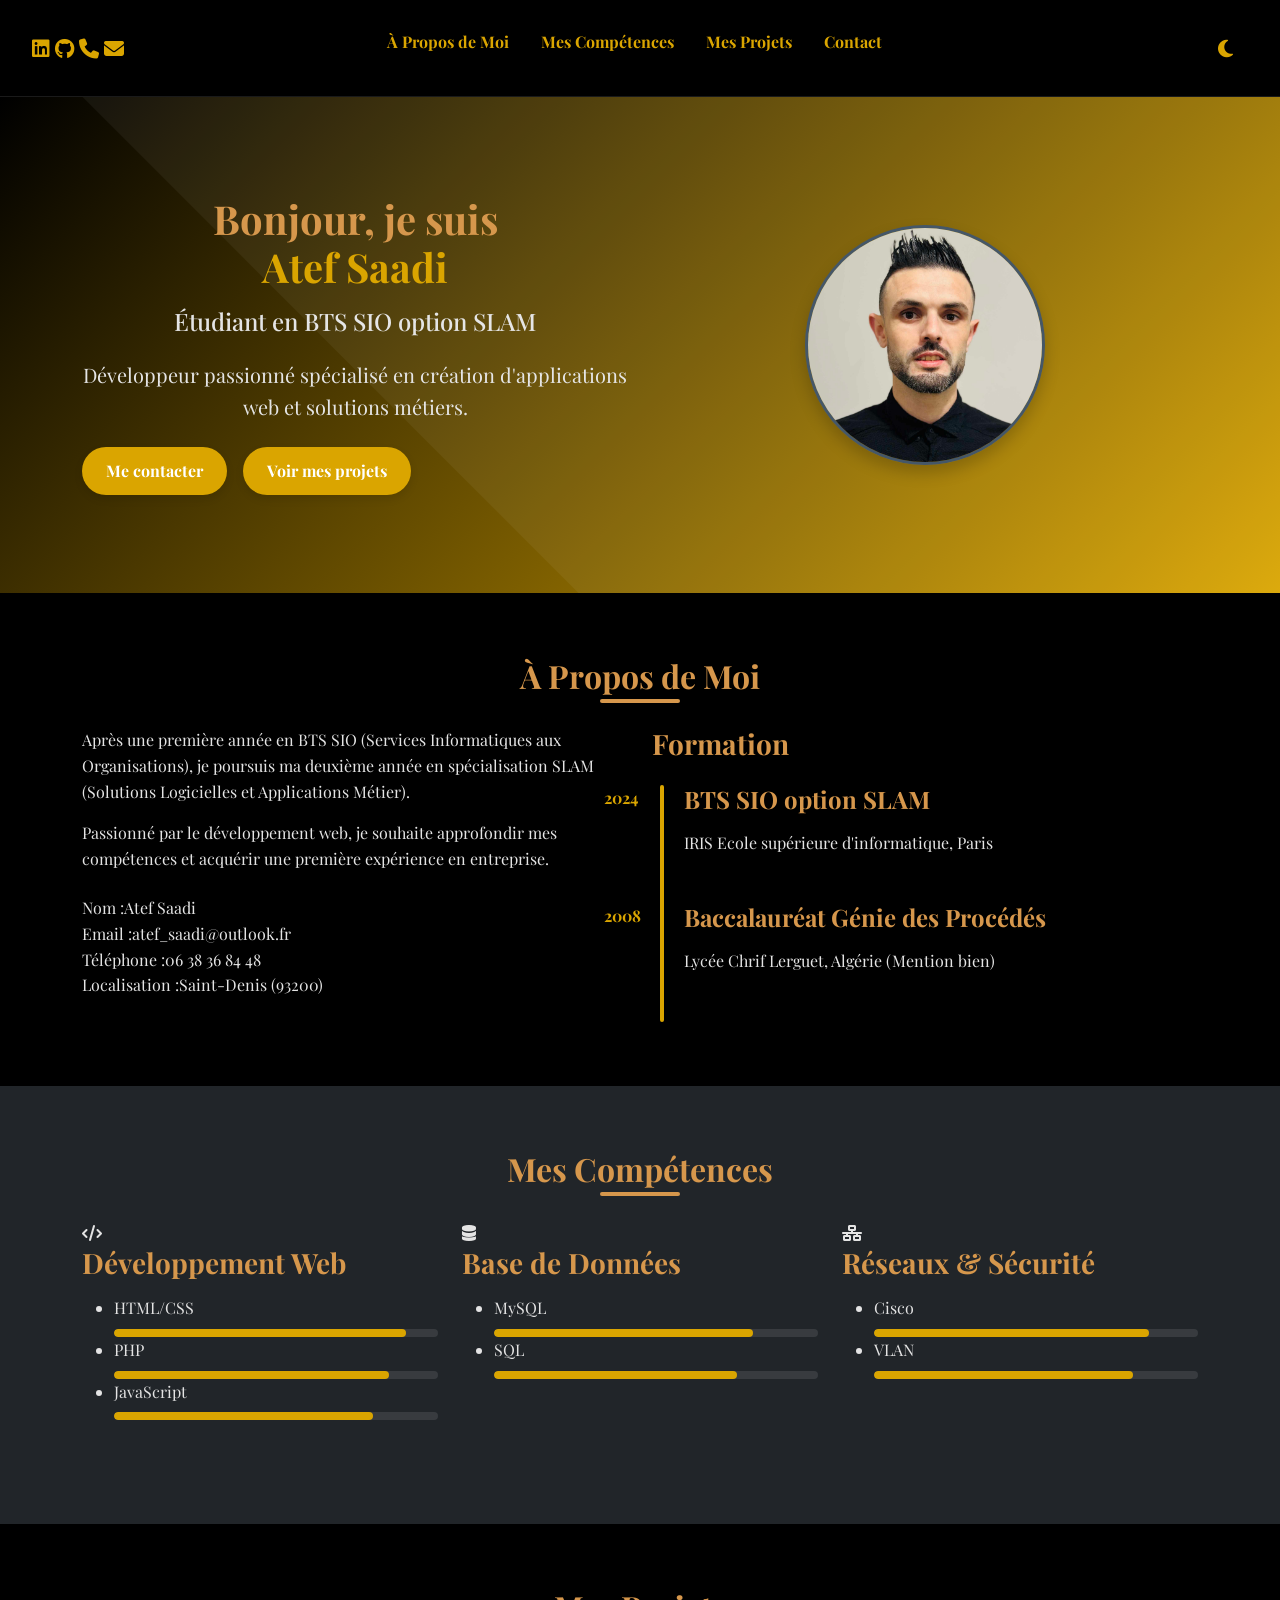
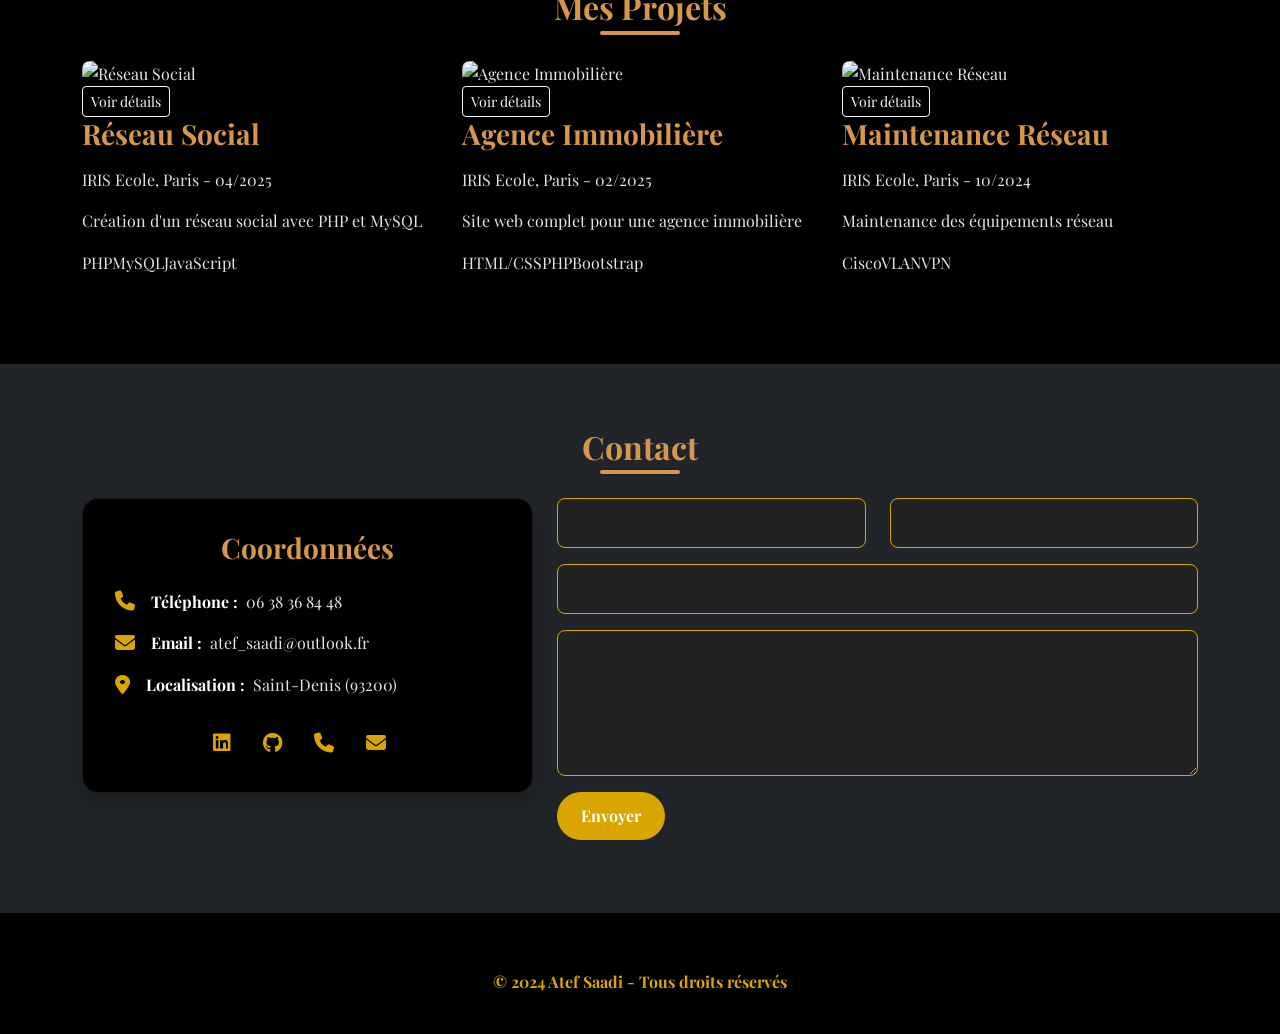
==== index.html @ 01cd2c51 "port_folio" ====
<!DOCTYPE html>
<html lang="fr">
    <head>
        <meta charset="UTF-8">
        <meta name="viewport" content="width=device-width, initial-scale=1.0">
        <title>Atef Saadi - Portfolio BTS SIO</title>
        <link
            href="https://fonts.googleapis.com/css2?family=Montserrat:wght@300;400;600;700&family=Playfair+Display:wght@400;700&display=swap"
            rel="stylesheet">
        <link
            rel="stylesheet"
            href="https://cdnjs.cloudflare.com/ajax/libs/font-awesome/6.5.0/css/all.min.css">
        <link
            href="https://cdn.jsdelivr.net/npm/bootstrap@5.3.0/dist/css/bootstrap.min.css"
            rel="stylesheet">
        <link
            rel="stylesheet"
            href="https://cdnjs.cloudflare.com/ajax/libs/flag-icon-css/4.1.0/css/flag-icons.min.css">
            <link id="theme-style" rel="stylesheet" href="styles/style.css">

        <link rel="stylesheet" href="styles/responsive.css">
        
    </head>
    <body>
        <header class="header">
            <div class="header-right">
                <a href="https://www.linkedin.com/" target="_blank">
                    <i class="fab fa-linkedin"></i>
                </a>
                <a href="https://github.com/" target="_blank">
                    <i class="fab fa-github"></i>
                </a>
                <a href="tel:+33638368448">
                    <i class="fas fa-phone"></i>
                </a>
                <a href="mailto:atef_saadi@outlook.fr">
                    <i class="fas fa-envelope"></i>
                </a>
            </div>
            <nav class="header-left">
                <ul class="navbar-links">
                    <li>
                        <a href="#about" data-translate="À Propos de Moi">À Propos de Moi</a>
                    </li>
                    <li>
                        <a href="#skills" data-translate="Mes Compétences">Mes Compétences</a>
                    </li>
                    <li>
                        <a href="#projects" data-translate="Mes Projets">Mes Projets</a>
                    </li>
                    <li>
                        <a href="#contact" data-translate="Contact">Contact</a>
                    </li>
                </ul>
            </nav>
            <div class="language-switcher">
                <button onclick="setLanguage('fr')">
                    <i class="flag-icon flag-icon-fr"></i>
                </button>
                <button onclick="setLanguage('en')">
                    <i class="flag-icon flag-icon-gb"></i>
                </button>
                <button onclick="setLanguage('ar')">
                    <i class="flag-icon flag-icon-dz"></i>
                </button>
                <div class="theme-switcher">
                    <button id="theme-toggle" onclick="toggleTheme()">
                        <i class="fas fa-sun"></i>
                        <!-- Icône pour le mode clair -->
                    </button>
                </div>
            </header>
            <section id="hero" class="hero">
                <div class="container">
                    <div class="row align-items-center">
                        <div class="col-lg-6">
                            <h1 class="hero-text" data-translate="Bonjour, je suis">Bonjour, je suis
                                <span class="name-highlight"><br>Atef Saadi</span></h1>
                            <h2 class="h4 mb-4" data-translate="Étudiant en BTS SIO option SLAM">Étudiant en BTS SIO option SLAM</h2>
                            <p
                                class="lead mb-4"
                                data-translate="Développeur passionné spécialisé en création d'applications web et solutions métiers.">Développeur
                                passionné spécialisé en création d'applications web et solutions métiers.</p>
                            <div class="d-flex gap-3">
                                <a href="#contact" class="btn btn-projects" data-translate="Me contacter">Me contacter</a>
                                <a href="#projects" class="btn btn-projects" data-translate="Voir mes projets">Voir mes projets</a>
                            </div>
                        </div>
                        <div class="col-lg-6 text-center">
                            <div class="profile-container mt-5 mt-lg-0">
                                <img src="ATEF.jpg" alt="Atef Saadi" class="profile-img">
                            </div>
                        </div>
                    </div>
                </div>
            </section>
            <section id="about" class="section">
                <div class="container">
                    <h2 class="title" data-translate="À Propos de Moi">À Propos de Moi</h2>
                    <div class="row">
                        <div class="col-lg-6">
                            <div class="about-content">
                                <p>Après une première année en BTS SIO (Services Informatiques aux
                                    Organisations), je poursuis ma deuxième année en spécialisation SLAM (Solutions
                                    Logicielles et Applications Métier).</p>
                                <p>Passionné par le développement web, je souhaite approfondir mes compétences
                                    et acquérir une première expérience en entreprise.</p>
                                <div class="personal-info mt-4">
                                    <div class="info-item">
                                        <span class="info-label" data-translate="Nom :">Nom :</span><span class="info-value">Atef Saadi</span></div>
                                    <div class="info-item">
                                        <span class="info-label" data-translate="Email :">Email :</span><span class="info-value">atef_saadi@outlook.fr</span></div>
                                    <div class="info-item">
                                        <span class="info-label" data-translate="Téléphone :">Téléphone :</span><span class="info-value">06 38 36 84 48</span></div>
                                    <div class="info-item">
                                        <span class="info-label" data-translate="Localisation :">Localisation :</span><span class="info-value">Saint-Denis (93200)</span></div>
                                </div>
                            </div>
                        </div>
                        <div class="col-lg-6">
                            <div class="education-card">
                                <h3 class="mb-4" data-translate="Formation">Formation</h3>
                                <div class="timeline">
                                    <div class="timeline-item">
                                        <div class="timeline-date">2024</div>
                                        <div class="timeline-content">
                                            <h4 data-translate="BTS SIO option SLAM">BTS SIO option SLAM</h4>
                                            <p data-translate="IRIS Ecole supérieure d'informatique, Paris">IRIS Ecole supérieure d'informatique, Paris</p>
                                        </div>
                                    </div>
                                    <div class="timeline-item">
                                        <div class="timeline-date">2008</div>
                                        <div class="timeline-content">
                                            <h4 data-translate="Baccalauréat Génie des Procédés">Baccalauréat Génie des Procédés</h4>
                                            <p data-translate="Lycée Chrif Lerguet, Algérie (Mention bien)">Lycée Chrif Lerguet, Algérie (Mention bien)</p>
                                        </div>
                                    </div>
                                </div>
                            </div>
                        </div>
                    </div>
                </div>
            </section>
            <section id="skills" class="section bg-dark">
                <div class="container">
                    <h2 class="title" data-translate="Mes Compétences">Mes Compétences</h2>
                    <div class="row">
                        <div class="col-md-4 mb-4">
                            <div class="project-card h-100">
                                <div class="skill-icon">
                                    <i class="fas fa-code"></i>
                                </div>
                                <h3 data-translate="Développement Web">Développement Web</h3>
                                <ul class="skill-list">
                                    <li>
                                        <span data-translate="HTML/CSS">HTML/CSS</span>
                                        <div class="skill-bar">
                                            <div class="skill-progress" style="width: 90%;"></div>
                                        </div>
                                    </li>
                                    <li>
                                        <span data-translate="PHP">PHP</span>
                                        <div class="skill-bar">
                                            <div class="skill-progress" style="width: 85%;"></div>
                                        </div>
                                    </li>
                                    <li>
                                        <span data-translate="JavaScript">JavaScript</span>
                                        <div class="skill-bar">
                                            <div class="skill-progress" style="width: 80%;"></div>
                                        </div>
                                    </li>
                                </ul>
                            </div>
                        </div>
                        <div class="col-md-4 mb-4">
                            <div class="project-card h-100">
                                <div class="skill-icon">
                                    <i class="fas fa-database"></i>
                                </div>
                                <h3 data-translate="Base de Données">Base de Données</h3>
                                <ul class="skill-list">
                                    <li>
                                        <span data-translate="MySQL">MySQL</span>
                                        <div class="skill-bar">
                                            <div class="skill-progress" style="width: 80%;"></div>
                                        </div>
                                    </li>
                                    <li>
                                        <span data-translate="SQL">SQL</span>
                                        <div class="skill-bar">
                                            <div class="skill-progress" style="width: 75%;"></div>
                                        </div>
                                    </li>
                                </ul>
                            </div>
                        </div>
                        <div class="col-md-4 mb-4">
                            <div class="project-card h-100">
                                <div class="skill-icon">
                                    <i class="fas fa-network-wired"></i>
                                </div>
                                <h3 data-translate="Réseaux & Sécurité">Réseaux & Sécurité</h3>
                                <ul class="skill-list">
                                    <li>
                                        <span data-translate="Cisco">Cisco</span>
                                        <div class="skill-bar">
                                            <div class="skill-progress" style="width: 85%;"></div>
                                        </div>
                                    </li>
                                    <li>
                                        <span data-translate="VLAN">VLAN</span>
                                        <div class="skill-bar">
                                            <div class="skill-progress" style="width: 80%;"></div>
                                        </div>
                                    </li>
                                </ul>
                            </div>
                        </div>
                    </div>
                </div>
            </section>
            <section id="projects" class="section">
                <div class="container">
                    <h2 class="title" data-translate="Mes Projets">Mes Projets</h2>
                    <div class="row">
                        <div class="col-lg-4 col-md-6 mb-4">
                            <div class="project-card">
                                <div class="project-image">
                                    <img
                                        src="https://via.placeholder.com/600x400?text=Réseau+Social"
                                        alt="Réseau Social">
                                    <div class="project-overlay">
                                        <a href="#" class="btn btn-outline-light btn-sm" data-translate="Voir détails">Voir détails</a>
                                    </div>
                                </div>
                                <div class="project-content">
                                    <h3 data-translate="Réseau Social">Réseau Social</h3>
                                    <p class="project-date" data-translate="IRIS Ecole, Paris - 04/2025">IRIS Ecole, Paris - 04/2025</p>
                                    <p data-translate="Création d'un réseau social avec PHP et MySQL">Création d'un réseau social avec PHP et MySQL</p>
                                    <div class="project-tech">
                                        <span data-translate="PHP">PHP</span><span data-translate="MySQL">MySQL</span><span data-translate="JavaScript">JavaScript</span></div>
                                </div>
                            </div>
                        </div>
                        <div class="col-lg-4 col-md-6 mb-4">
                            <div class="project-card">
                                <div class="project-image">
                                    <img
                                        src="https://via.placeholder.com/600x400?text=Agence+Immobilière"
                                        alt="Agence Immobilière">
                                    <div class="project-overlay">
                                        <a href="#" class="btn btn-outline-light btn-sm" data-translate="Voir détails">Voir détails</a>
                                    </div>
                                </div>
                                <div class="project-content">
                                    <h3 data-translate="Agence Immobilière">Agence Immobilière</h3>
                                    <p class="project-date" data-translate="IRIS Ecole, Paris - 02/2025">IRIS Ecole, Paris - 02/2025</p>
                                    <p data-translate="Site web complet pour une agence immobilière">Site web complet pour une agence immobilière</p>
                                    <div class="project-tech">
                                        <span data-translate="HTML/CSS">HTML/CSS</span><span data-translate="PHP">PHP</span><span data-translate="Bootstrap">Bootstrap</span></div>
                                </div>
                            </div>
                        </div>
                        <div class="col-lg-4 col-md-6 mb-4">
                            <div class="project-card">
                                <div class="project-image">
                                    <img
                                        src="https://via.placeholder.com/600x400?text=Réseau"
                                        alt="Maintenance Réseau">
                                    <div class="project-overlay">
                                        <a href="#" class="btn btn-outline-light btn-sm" data-translate="Voir détails">Voir détails</a>
                                    </div>
                                </div>
                                <div class="project-content">
                                    <h3 data-translate="Maintenance Réseau">Maintenance Réseau</h3>
                                    <p class="project-date" data-translate="IRIS Ecole, Paris - 10/2024">IRIS Ecole, Paris - 10/2024</p>
                                    <p data-translate="Maintenance des équipements réseau">Maintenance des équipements réseau</p>
                                    <div class="project-tech">
                                        <span data-translate="Cisco">Cisco</span><span data-translate="VLAN">VLAN</span><span data-translate="VPN">VPN</span></div>
                                </div>
                            </div>
                        </div>
                    </div>
                </div>
            </section>
            <section id="contact" class="section bg-dark">
                <div class="container">
                    <h2 class="title" data-translate="Contact">Contact</h2>
                    <div class="row">
                        <!-- Contact Information -->
                        <div class="col-lg-5 mb-4">
                            <div class="contact-info">
                                <h3 class="contact-title" data-translate="Coordonnées">Coordonnées</h3>
                                <ul class="contact-list">
                                    <li class="contact-item">
                                        <i class="fas fa-phone contact-icon"></i>
                                        <span class="contact-label" data-translate="Téléphone :">Téléphone :</span>
                                        <span class="contact-value">06 38 36 84 48</span>
                                    </li>
                                    <li class="contact-item">
                                        <i class="fas fa-envelope contact-icon"></i>
                                        <span class="contact-label" data-translate="Email :">Email :</span>
                                        <span class="contact-value">atef_saadi@outlook.fr</span>
                                    </li>
                                    <li class="contact-item">
                                        <i class="fas fa-map-marker-alt contact-icon"></i>
                                        <span class="contact-label" data-translate="Localisation :">Localisation :</span>
                                        <span class="contact-value">Saint-Denis (93200)</span>
                                    </li>
                                    <li class="contact-social">
                                        <a href="https://www.linkedin.com/" target="_blank" class="social-link">
                                            <i class="fab fa-linkedin contact-social-icon"></i>
                                        </a>
                                        <a href="https://github.com/" target="_blank" class="social-link">
                                            <i class="fab fa-github contact-social-icon"></i>
                                        </a>
                                        <a href="tel:+33638368448" class="social-link">
                                            <i class="fas fa-phone contact-social-icon"></i>
                                        </a>
                                        <a href="mailto:atef_saadi@outlook.fr" class="social-link">
                                            <i class="fas fa-envelope contact-social-icon"></i>
                                        </a>
                                    </li>
                                </ul>
                            </div>
                        </div>

                        <!-- Contact Form -->
                        <div class="col-lg-7">
                            <form class="contact-form">
                                <div class="row">
                                    <div class="col-md-6 mb-3">
                                        <input
                                            type="text"
                                            class="form-control"
                                            placeholder="Votre nom"
                                            data-translate-placeholder="Votre nom"
                                            required="required">
                                    </div>
                                    <div class="col-md-6 mb-3">
                                        <input
                                            type="email"
                                            class="form-control"
                                            placeholder="Votre email"
                                            data-translate-placeholder="Votre email"
                                            required="required">
                                    </div>
                                </div>
                                <div class="mb-3">
                                    <input
                                        type="text"
                                        class="form-control"
                                        placeholder="Sujet"
                                        data-translate-placeholder="Sujet"
                                        required="required">
                                </div>
                                <div class="mb-3">
                                    <textarea
                                        class="form-control"
                                        rows="5"
                                        placeholder="Votre message"
                                        data-translate-placeholder="Votre message"
                                        required="required"></textarea>
                                </div>
                                <button type="submit" class="btn btn-projects" data-translate-value="Envoyer">Envoyer</button>
                            </form>
                        </div>
                    </div>
                </div>
            </section>
            <footer class="text-center py-4">
                <p
                    class="footer-text"
                    data-translate="© 2024 Atef Saadi - Tous droits réservés">© 2024 Atef Saadi - Tous droits réservés</p>
            </footer>
            <script
                src="https://cdn.jsdelivr.net/npm/bootstrap@5.3.0/dist/js/bootstrap.bundle.min.js"></script>
            <script src="javascript/theme.js"></script>
            <script src="javascript/langue.js"></script>
        </body>
    </html>
---- styles/style.css ----
/* Variables CSS pour centraliser les couleurs */
:root {
    --bg-color: #000000; /* Couleur du fond */
    --secondary-color: #DAA500; /* Couleur secondaire */
    --title-color: #D6974C; /* Couleur des titres */
    --text-color: #E4E4E4; /* Couleur des textes */
    --label-color: #FFFFFF; /* Couleur des labels */
    --bar-color: #DAA500; /* Couleur des barres de niveau */
    --name-color: #222222; /* Couleur du Nom */
}

/* Reset CSS */
* {
    margin: 0;
    padding: 0;
    box-sizing: border-box;
}

/* Global Styles */
body {
    font-family: 'Playfair Display', serif;
    background: var(--bg-color);
    color: var(--text-color);
    line-height: 1.6;
    font-size: 1rem;
    overflow-x: hidden;
}

h1, h2, h3, h4, h5, h6 {
    font-weight: 700;
    color: var(--title-color);
    margin-bottom: 1rem;
}

a {
    text-decoration: none;
    color: var(--secondary-color);
    transition: color 0.3s ease, transform 0.3s ease;
}

a:hover {
    color: var(--title-color);
    transform: scale(1.05);
}

/* Header */
.header {
    display: flex;
    justify-content: space-between;
    align-items: center;
    padding: 1.5rem 2rem;
    background: var(--bg-color);
    border-bottom: 1px solid rgba(255, 255, 255, 0.1);
    position: relative;
    z-index: 1000;
}

.header-left,
.header-right {
    font-size: 1.25rem;
    font-weight: bold;
    color: var(--secondary-color);
}

.navbar-links {
    list-style: none;
    display: flex;
    gap: 2rem;
}

.navbar-links a {
    font-size: 1rem;
    position: relative;
    transition: color 0.3s ease;
}

.navbar-links a::after {
    content: '';
    position: absolute;
    bottom: -0.25rem;
    left: 0;
    width: 0;
    height: 2px;
    background: var(--secondary-color);
    transition: width 0.3s ease;
}

.navbar-links a:hover::after {
    width: 100%;
}









/* Theme Switcher Button */
.theme-switcher {
    margin-left: 15px;
}

#theme-toggle {
    background: transparent;
    border: none;
    cursor: pointer;
    font-size: 1.25rem;
    color: var(--secondary-color);
    transition: all 0.3s ease;
    padding: 5px 10px;
    border-radius: 50%;
}

#theme-toggle:hover {
    transform: scale(1.1);
    color: var(--title-color);
}

#theme-toggle i {
    transition: transform 0.3s ease;
}












/* Flag Icons */
.flag-icon {
    width: 1.5em;
    height: 1em;
    border-radius: 2px;
    margin: 0 0px;
    vertical-align: middle;
}

.language-switcher button {
    background: transparent;
    border: none;
    cursor: pointer;
    padding: 5px;
    margin: 0 5px;
    transition: transform 0.3s ease;
}

.language-switcher button:hover {
    transform: scale(1.1);
}

.language-switcher {
    display: flex;
    align-items: center;
    gap: 5px;
}














/* Hero Section */
.hero {
    background: linear-gradient(135deg, var(--bg-color), var(--secondary-color));
    padding: 6rem 0;
    text-align: center;
    position: relative;
    overflow: hidden;
}

.hero::before {
    content: '';
    position: absolute;
    top: 0;
    left: 0;
    width: 200%;
    height: 200%;
    background: rgba(255, 255, 255, 0.05);
    transform: rotate(45deg);
    animation: float 3s infinite linear;
}

@keyframes float {
    0% {
        transform: rotate(45deg) translateX(-50%);
    }
    100% {
        transform: rotate(45deg) translateX(50%);
    }
}

.hero-text {
    font-size: 2.5rem;
    margin-bottom: 1rem;
    position: relative;
    z-index: 1;
}

.name-highlight {
    color: var(--secondary-color);
    font-weight: bold;
}

.profile-img {
    width: 15rem;
    height: 15rem;
    object-fit: cover;
    border-radius: 50%;
    border: 3px solid #455768;
    margin: 2rem auto;
    position: relative;
    z-index: 1;
    box-shadow: 0 0.5rem 1rem rgba(0, 0, 0, 0.2);
}

.btn-projects {
    background: var(--secondary-color);
    color: var(--label-color);
    font-weight: bold;
    padding: 0.75rem 1.5rem;
    border-radius: 2rem;
    border: none;
    cursor: pointer;
    transition: all 0.3s ease;
    box-shadow: 0 0.25rem 0.5rem rgba(0, 0, 0, 0.1);
}

.btn-projects:hover {
    background: var(--title-color);
    transform: translateY(-0.25rem);
    box-shadow: 0 0.5rem 1rem rgba(0, 0, 0, 0.2);
}

/* Sections */
.section {
    padding: 4rem 0;
}

.bg-dark {
    background: var(--name-color);
}

.title {
    font-size: 2rem;
    text-align: center;
    position: relative;
    margin-bottom: 2rem;
}

.title::after {
    content: '';
    position: absolute;
    bottom: -0.5rem;
    left: 50%;
    transform: translateX(-50%);
    width: 5rem;
    height: 0.25rem;
    background: var(--title-color);
    border-radius: 0.125rem;
}

/* Cards and Content */
.card {
    background: var(--bg-color);
    border: 1px solid rgba(255, 255, 255, 0.1);
    border-radius: 1rem;
    padding: 1.5rem;
    transition: transform 0.3s ease, box-shadow 0.3s ease;
    position: relative;
    z-index: 1;
}

.card:hover {
    transform: translateY(-0.5rem);
    box-shadow: 0 0.5rem 1rem rgba(0, 0, 0, 0.2);
}

.project-image img {
    width: 100%;
    height: 15rem;
    object-fit: cover;
    border-radius: 0.5rem;
    transition: transform 0.5s ease;
}

.project-card:hover .project-image img {
    transform: scale(1.1);
}

.skill-bar {
    height: 0.5rem;
    background: rgba(255, 255, 255, 0.1);
    border-radius: 0.25rem;
    overflow: hidden;
    margin-top: 0.5rem;
}

.skill-progress {
    height: 100%;
    background: var(--secondary-color);
    width: 70%; /* Exemple de progression */
    border-radius: 0.25rem;
    transition: width 0.5s ease;
}

.timeline {
    position: relative;
    padding-left: 2rem;
}

.timeline::before {
    content: '';
    position: absolute;
    left: 0.5rem;
    top: 0;
    bottom: 0;
    width: 0.25rem;
    background: var(--secondary-color);
    border-radius: 0.125rem;
}

.timeline-item {
    position: relative;
    padding-bottom: 2rem;
}

.timeline-date {
    position: absolute;
    left: -5rem;
    top: 0;
    color: var(--secondary-color);
    font-weight: bold;
}

.contact-list i {
    color: var(--secondary-color);
    font-size: 1.25rem;
    margin-right: 1rem;
}

.form-control {
    background: var(--name-color);
    border: 1px solid var(--secondary-color);
    color: var(--text-color);
    padding: 0.75rem;
    border-radius: 0.5rem;
    transition: border-color 0.3s ease, box-shadow 0.3s ease;
}

.form-control:focus {
    border-color: var(--title-color);
    outline: none;
    box-shadow: 0 0 0 0.2rem rgba(218, 165, 0, 0.2);
}

.footer-text {
    color: var(--secondary-color);
    font-weight: bold;
    text-align: center;
    margin-top: 2rem;
    font-size: 1rem;
}

/* Contact Info Section */
.contact-info {
    padding: 2rem;
    border: 1px solid rgba(255, 255, 255, 0.1);
    border-radius: 1rem;
    background: var(--bg-color);
    box-shadow: 0 0.5rem 1rem rgba(0, 0, 0, 0.2);
    margin-bottom: 2rem;
}

.contact-title {
    font-size: 1.75rem;
    color: var(--title-color);
    text-align: center;
    margin-bottom: 1.5rem;
}

.contact-list {
    list-style: none;
    padding: 0;
    margin: 0;
}

.contact-item {
    display: flex;
    align-items: center;
    margin-bottom: 1rem;
}

.contact-icon {
    color: var(--secondary-color);
    font-size: 1.5rem;
    margin-right: 1rem;
}

.contact-label {
    color: var(--label-color);
    font-weight: bold;
    margin-right: 0.5rem;
}

.contact-value {
    color: var(--text-color);
    font-weight: normal;
}

.contact-social {
    display: flex;
    justify-content: center;
    gap: 1rem;
    margin-top: 1.5rem;
}

.social-link {
    color: var(--secondary-color);
    font-size: 1.5rem;
    transition: transform 0.3s ease, color 0.3s ease;
}

.social-link:hover {
    color: var(--title-color);
    transform: scale(1.2);
}
---- styles/responsive.css ----
@media (max-width: 768px) {
    .header {
        flex-direction: column;
        padding: 1rem;
    }
    
    .header-left, .header-right, .language-switcher {
        width: 100%;
        justify-content: center;
        margin: 0.5rem 0;
    }
    
    .navbar-links {
        flex-direction: column;
        gap: 0.5rem;
        text-align: center;
    }
    
    .language-switcher {
        order: -1; /* Met les langues en premier */
        margin-bottom: 1rem;
    }
}


@media (max-width: 992px) {
    .container {
        padding: 0 15px;
    }
    
    .hero .row {
        flex-direction: column-reverse;
    }
    
    .profile-img {
        width: 12rem;
        height: 12rem;
        margin-bottom: 2rem;
    }
}


@media (max-width: 576px) {
    .navbar-links a {
        font-size: 0.9rem;
        padding: 0.5rem;
    }
    
    .hero-text {
        font-size: 1.8rem;
    }
    
    .btn-projects {
        padding: 0.6rem 1.2rem;
        font-size: 0.9rem;
    }
}


@media (max-width: 768px) {
    .project-card {
        margin-bottom: 2rem;
    }
    
    .project-image img {
        height: 12rem;
    }
    
    .timeline-date {
        position: relative;
        left: 0;
        margin-bottom: 0.5rem;
    }
}

@media (max-width: 768px) {
    .contact-form {
        margin-top: 2rem;
    }
    
    .section {
        padding: 2rem 0;
    }
    
    .title {
        font-size: 1.8rem;
    }
}



@media (max-width: 768px) {
    .contact-form {
        margin-top: 2rem;
    }
    
    .section {
        padding: 2rem 0;
    }
    
    .title {
        font-size: 1.8rem;
    }
}
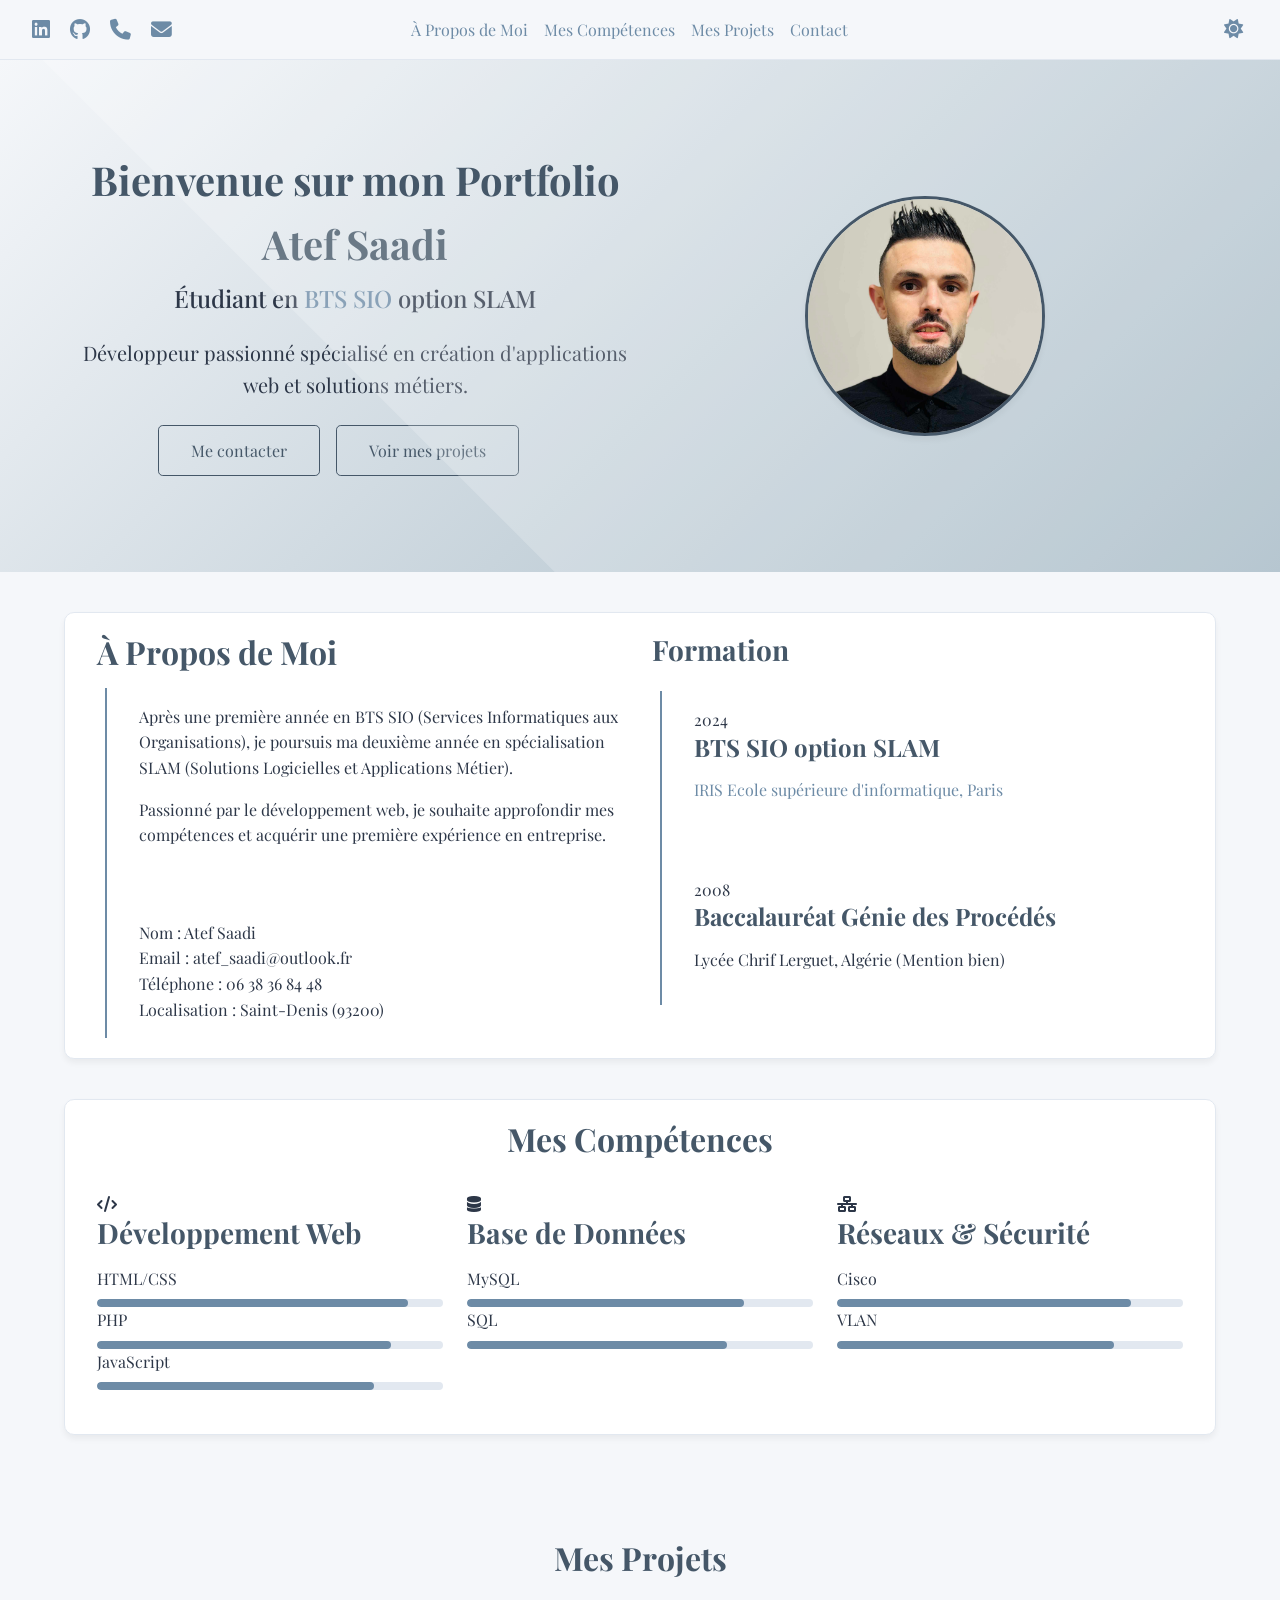
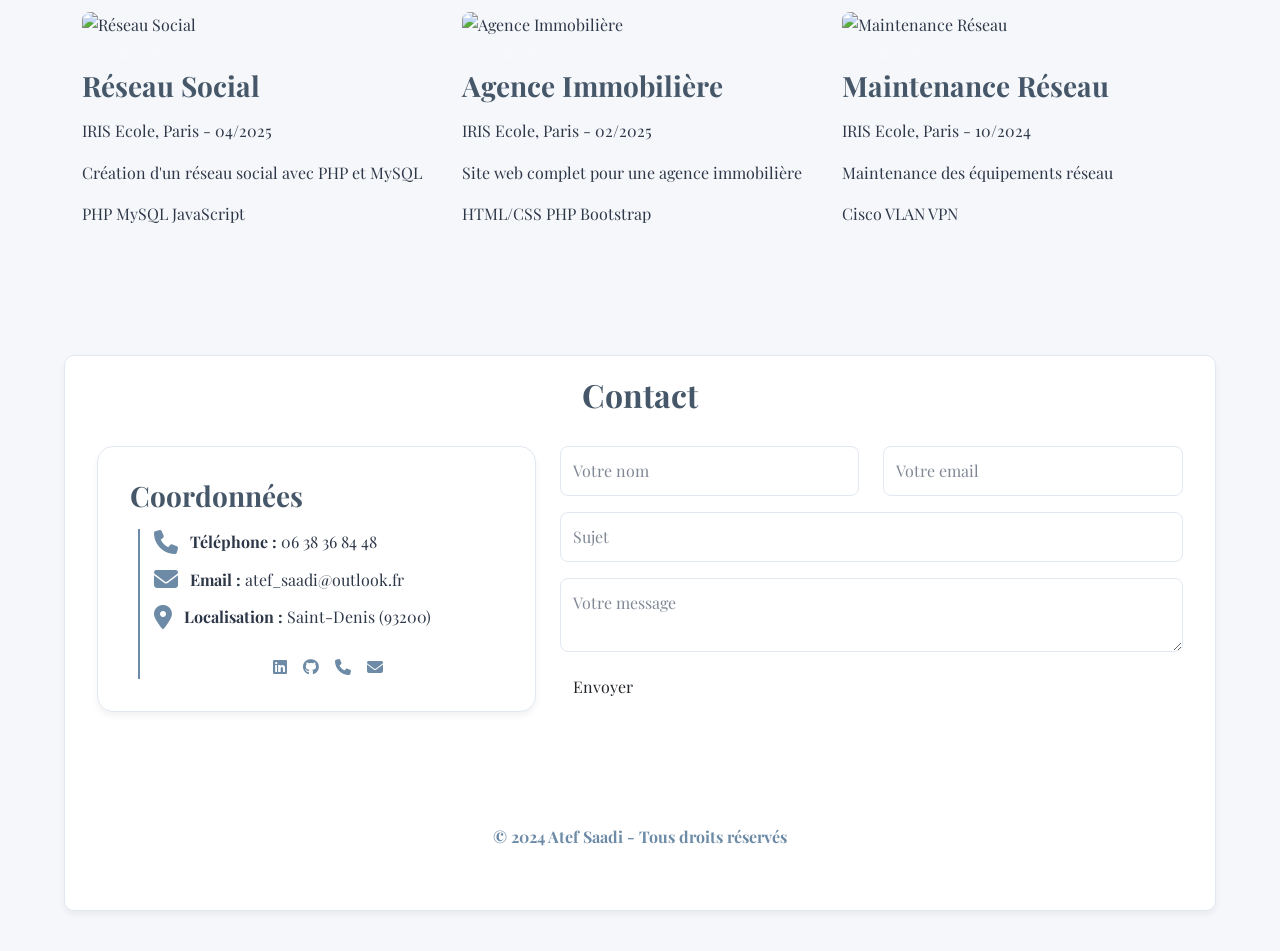
==== commit feabfe57: "RévisionG" ====
--- a/index.html
+++ b/index.html
@@ -1,382 +1,491 @@
 <!DOCTYPE html>
 <html lang="fr">
     <head>
+        <!-- Définition de l'encodage et affichage responsive -->
         <meta charset="UTF-8">
         <meta name="viewport" content="width=device-width, initial-scale=1.0">
-        <title>Atef Saadi - Portfolio BTS SIO</title>
+        <!-- Titre de la page -->
+        <title data-i18n="Atef Saadi - Portfolio BTS SIO">Atef Saadi - Portfolio BTS SIO</title>
+        <!-- Importation des polices Google Fonts -->
         <link
             href="https://fonts.googleapis.com/css2?family=Montserrat:wght@300;400;600;700&family=Playfair+Display:wght@400;700&display=swap"
             rel="stylesheet">
+        <!-- Importation des icônes Font Awesome -->
         <link
             rel="stylesheet"
             href="https://cdnjs.cloudflare.com/ajax/libs/font-awesome/6.5.0/css/all.min.css">
+        <!-- Importation de Bootstrap CSS -->
         <link
             href="https://cdn.jsdelivr.net/npm/bootstrap@5.3.0/dist/css/bootstrap.min.css"
             rel="stylesheet">
+        <!-- Importation des drapeaux pour le changement de langue -->
         <link
             rel="stylesheet"
             href="https://cdnjs.cloudflare.com/ajax/libs/flag-icon-css/4.1.0/css/flag-icons.min.css">
-            <link id="theme-style" rel="stylesheet" href="styles/style.css">
-
+        <!-- Feuilles de style personnalisées -->
+        <link id="theme-style" rel="stylesheet" href="styles/style.css">
         <link rel="stylesheet" href="styles/responsive.css">
-        
     </head>
     <body>
+        <!-- Fond animé avec Particles.js -->
+        <div id="particles-js"></div>
+        <!-- En-tête du site -->
         <header class="header">
+            <!-- Icônes de contact à droite -->
             <div class="header-right">
-                <a href="https://www.linkedin.com/" target="_blank">
-                    <i class="fab fa-linkedin"></i>
-                </a>
-                <a href="https://github.com/" target="_blank">
-                    <i class="fab fa-github"></i>
-                </a>
-                <a href="tel:+33638368448">
+                 <a
+                                            href="https://www.linkedin.com/in/atef-saadi/"
+                                            target="_blank"
+                                            rel="noopener noreferrer"
+                                            aria-label="LinkedIn">
+                                            <i class="fab fa-linkedin"></i>
+                                        </a>
+                                        <a 
+                                            href="https://github.com/ATFsaadi/" 
+                                            target="_blank" 
+                                            rel="noopener noreferrer"
+                                            aria-label="GitHub">
+                                            <i class="fab fa-github"></i>
+                                        </a>
+                <a href="tel:+33638368448" aria-label="Téléphone">
                     <i class="fas fa-phone"></i>
                 </a>
-                <a href="mailto:atef_saadi@outlook.fr">
+                <a href="mailto:atef_saadi@outlook.fr" aria-label="Email">
                     <i class="fas fa-envelope"></i>
                 </a>
             </div>
+            <!-- Menu de navigation -->
             <nav class="header-left">
-                <ul class="navbar-links">
+                <!-- Bouton hamburger pour petits écrans -->
+                <button class="burger-menu" id="burger-button" aria-label="Menu" aria-expanded="false">
+                    <i class="fas fa-bars"></i>
+                </button>
+                <ul class="navbar-links" id="navbar">
                     <li>
-                        <a href="#about" data-translate="À Propos de Moi">À Propos de Moi</a>
+                        <a href="#about" data-i18n="À Propos de Moi">À Propos de Moi</a>
                     </li>
                     <li>
-                        <a href="#skills" data-translate="Mes Compétences">Mes Compétences</a>
+                        <a href="#skills" data-i18n="Mes Compétences">Mes Compétences</a>
                     </li>
                     <li>
-                        <a href="#projects" data-translate="Mes Projets">Mes Projets</a>
+                        <a href="#projects" data-i18n="Mes Projets">Mes Projets</a>
                     </li>
                     <li>
-                        <a href="#contact" data-translate="Contact">Contact</a>
+                        <a href="#contact" data-i18n="Contact">Contact</a>
                     </li>
                 </ul>
             </nav>
+            <!-- Sélecteur de langue et de thème -->
             <div class="language-switcher">
-                <button onclick="setLanguage('fr')">
+                <button onclick="setLanguage('fr')" aria-label="Français">
                     <i class="flag-icon flag-icon-fr"></i>
                 </button>
-                <button onclick="setLanguage('en')">
+                <button onclick="setLanguage('en')" aria-label="English">
                     <i class="flag-icon flag-icon-gb"></i>
                 </button>
-                <button onclick="setLanguage('ar')">
+                <button onclick="setLanguage('ar')" aria-label="العربية">
                     <i class="flag-icon flag-icon-dz"></i>
                 </button>
+                
+                <!-- Bouton pour changer le thème -->
                 <div class="theme-switcher">
-                    <button id="theme-toggle" onclick="toggleTheme()">
+                    <button id="theme-toggle" onclick="toggleTheme()" aria-label="Changer le thème">
                         <i class="fas fa-sun"></i>
-                        <!-- Icône pour le mode clair -->
                     </button>
                 </div>
-            </header>
-            <section id="hero" class="hero">
-                <div class="container">
-                    <div class="row align-items-center">
-                        <div class="col-lg-6">
-                            <h1 class="hero-text" data-translate="Bonjour, je suis">Bonjour, je suis
-                                <span class="name-highlight"><br>Atef Saadi</span></h1>
-                            <h2 class="h4 mb-4" data-translate="Étudiant en BTS SIO option SLAM">Étudiant en BTS SIO option SLAM</h2>
-                            <p
-                                class="lead mb-4"
-                                data-translate="Développeur passionné spécialisé en création d'applications web et solutions métiers.">Développeur
-                                passionné spécialisé en création d'applications web et solutions métiers.</p>
-                            <div class="d-flex gap-3">
-                                <a href="#contact" class="btn btn-projects" data-translate="Me contacter">Me contacter</a>
-                                <a href="#projects" class="btn btn-projects" data-translate="Voir mes projets">Voir mes projets</a>
-                            </div>
-                        </div>
-                        <div class="col-lg-6 text-center">
-                            <div class="profile-container mt-5 mt-lg-0">
-                                <img src="ATEF.jpg" alt="Atef Saadi" class="profile-img">
-                            </div>
+            </div>
+        </header>
+        <!-- Section principale (hero) -->
+        <section id="hero" class="hero">
+            <div class="container">
+                <div class="row align-items-center">
+                    <!-- Texte d'introduction -->
+                    <div class="col-lg-6">
+                        <h1 class="hero-text" data-i18n="Bienvenue sur mon Portfolio">Bienvenue sur mon Portfolio</h1>
+                            <h1>
+  <span class="name-highlight" data-i18n="Atef Saadi">Atef Saadi</span>
+</h1>
+                        <h2 class="h4 mb-4" data-i18n="Étudiant en BTS SIO option SLAM">Étudiant en <a href="Bts_Sio.html">BTS SIO</a> option SLAM</h2>
+                        <p
+                            class="lead mb-4"
+                            data-i18n="Développeur passionné spécialisé en création d'applications web et solutions métiers.">Développeur
+                            passionné spécialisé en création d'applications web et solutions métiers.</p>
+                        <div class="d-flex gap-3">
+                            <a href="#contact" class="btn btn-projects" data-i18n="Me contacter">Me contacter</a>
+                            <a href="#projects" class="btn btn-projects" data-i18n="Voir mes projets">Voir mes projets</a>
+                        </div>
+                    </div>
+                    <!-- Image de profil -->
+                    <div class="col-lg-6 text-center">
+                        <div class="profile-container mt-5 mt-lg-0">
+                            <img src="ATEF.jpg" alt="Atef Saadi" class="profile-img">
                         </div>
                     </div>
                 </div>
-            </section>
-            <section id="about" class="section">
-                <div class="container">
-                    <h2 class="title" data-translate="À Propos de Moi">À Propos de Moi</h2>
-                    <div class="row">
-                        <div class="col-lg-6">
-                            <div class="about-content">
-                                <p>Après une première année en BTS SIO (Services Informatiques aux
-                                    Organisations), je poursuis ma deuxième année en spécialisation SLAM (Solutions
-                                    Logicielles et Applications Métier).</p>
-                                <p>Passionné par le développement web, je souhaite approfondir mes compétences
-                                    et acquérir une première expérience en entreprise.</p>
-                                <div class="personal-info mt-4">
-                                    <div class="info-item">
-                                        <span class="info-label" data-translate="Nom :">Nom :</span><span class="info-value">Atef Saadi</span></div>
-                                    <div class="info-item">
-                                        <span class="info-label" data-translate="Email :">Email :</span><span class="info-value">atef_saadi@outlook.fr</span></div>
-                                    <div class="info-item">
-                                        <span class="info-label" data-translate="Téléphone :">Téléphone :</span><span class="info-value">06 38 36 84 48</span></div>
-                                    <div class="info-item">
-                                        <span class="info-label" data-translate="Localisation :">Localisation :</span><span class="info-value">Saint-Denis (93200)</span></div>
-                                </div>
-                            </div>
-                        </div>
-                        <div class="col-lg-6">
-                            <div class="education-card">
-                                <h3 class="mb-4" data-translate="Formation">Formation</h3>
-                                <div class="timeline">
-                                    <div class="timeline-item">
-                                        <div class="timeline-date">2024</div>
-                                        <div class="timeline-content">
-                                            <h4 data-translate="BTS SIO option SLAM">BTS SIO option SLAM</h4>
-                                            <p data-translate="IRIS Ecole supérieure d'informatique, Paris">IRIS Ecole supérieure d'informatique, Paris</p>
+            </div>
+        </section>
+        <!-- Section À propos -->
+        <section id="about" class="section custom-border">
+            <div class="container">
+                <div class="row">
+                    <!-- Informations personnelles -->
+                    <div class="col-lg-6">
+                        <div class="about-content">
+                            <h2 data-i18n="À Propos de Moi">À Propos de Moi</h2>
+                            <div class="timeline">
+                                <div class="timeline-item">
+                                    <p data-i18n="Après une première année en BTS SIO (Services Informatiques aux Organisations), je poursuis ma deuxième année en spécialisation SLAM (Solutions Logicielles et Applications Métier).">
+                                        Après une première année en BTS SIO (Services Informatiques aux Organisations), je poursuis ma deuxième année en spécialisation SLAM (Solutions Logicielles et Applications Métier).
+                                    </p>
+                                    <p data-i18n="Passionné par le développement web, je souhaite approfondir mes compétences et acquérir une première expérience en entreprise.">
+                                        Passionné par le développement web, je souhaite approfondir mes compétences et acquérir une première expérience en entreprise.
+                                    </p>
+                                </div>
+                                <!-- Infos personnelles -->
+                                <div class="timeline-item">
+                                    <div class="personal-info mt-4">
+                                        <div class="info-item">
+                                            <span class="info-label" data-i18n="Nom :">Nom :</span>
+                                            <span class="info-value" data-i18n="Atef Saadi">Atef Saadi</span>
                                         </div>
-                                    </div>
-                                    <div class="timeline-item">
-                                        <div class="timeline-date">2008</div>
-                                        <div class="timeline-content">
-                                            <h4 data-translate="Baccalauréat Génie des Procédés">Baccalauréat Génie des Procédés</h4>
-                                            <p data-translate="Lycée Chrif Lerguet, Algérie (Mention bien)">Lycée Chrif Lerguet, Algérie (Mention bien)</p>
+                                        <div class="info-item">
+                                            <span class="info-label" data-i18n="Email :">Email :</span>
+                                            <span class="info-value" data-i18n="atef_saadi@outlook.fr">atef_saadi@outlook.fr</span>
                                         </div>
+                                        <div class="info-item">
+                                            <span class="info-label" data-i18n="Téléphone :">Téléphone :</span>
+                                            <span class="info-value" data-i18n="06 38 36 84 48">06 38 36 84 48</span>
+                                        </div>
+                                        <div class="info-item">
+                                            <span class="info-label" data-i18n="Localisation :">Localisation :</span>
+                                            <span class="info-value" data-i18n="Saint-Denis (93200)">Saint-Denis (93200)</span>
+                                        </div>
+                                    </div>
+                                </div>
+                            </div>
+                        </div>
+                    </div>
+                    <!-- Section formation -->
+                    <div class="col-lg-6">
+                        <div class="education-card">
+                            <h3 class="mb-4" data-i18n="Formation">Formation</h3>
+                            <div class="timeline">
+                                <div class="timeline-item">
+                                    <div class="timeline-date" data-i18n="2024">2024</div>
+                                    <div class="timeline-content">
+                                        <h4 data-i18n="BTS SIO option SLAM">BTS SIO option SLAM</h4>
+                                       <p>
+  <a href="https://ecoleiris.fr/" target="_blank" rel="noopener noreferrer">
+    IRIS Ecole supérieure d'informatique, Paris
+  </a>
+</p>
+
+                                    </div>
+                                </div>
+                                <br>
+                                <div class="timeline-item">
+                                    <div class="timeline-date" data-i18n="2008">2008</div>
+                                    <div class="timeline-content">
+                                        <h4 data-i18n="Baccalauréat Génie des Procédés">Baccalauréat Génie des Procédés</h4>
+                                        <p data-i18n="Lycée Chrif Lerguet, Algérie (Mention bien)">Lycée Chrif Lerguet, Algérie (Mention bien)</p>
                                     </div>
                                 </div>
                             </div>
                         </div>
                     </div>
                 </div>
-            </section>
-            <section id="skills" class="section bg-dark">
-                <div class="container">
-                    <h2 class="title" data-translate="Mes Compétences">Mes Compétences</h2>
-                    <div class="row">
-                        <div class="col-md-4 mb-4">
-                            <div class="project-card h-100">
-                                <div class="skill-icon">
-                                    <i class="fas fa-code"></i>
-                                </div>
-                                <h3 data-translate="Développement Web">Développement Web</h3>
-                                <ul class="skill-list">
-                                    <li>
-                                        <span data-translate="HTML/CSS">HTML/CSS</span>
-                                        <div class="skill-bar">
-                                            <div class="skill-progress" style="width: 90%;"></div>
-                                        </div>
+            </div>
+        </section>
+        <!-- Section compétences -->
+        <section id="skills" class="section bg-dark custom-border">
+            <div class="container">
+                <h2 class="title" data-i18n="Mes Compétences">Mes Compétences</h2>
+                <div class="row">
+                    <!-- Développement Web -->
+                    <div class="col-md-4 mb-4">
+                        <div class="project-card h-100">
+                            <div class="skill-icon">
+                                <i class="fas fa-code"></i>
+                            </div>
+                            <h3 data-i18n="Développement Web">Développement Web</h3>
+                            <ul class="skill-list">
+                                <li>
+                                    <span data-i18n="HTML/CSS">HTML/CSS</span>
+                                    <div class="skill-bar">
+                                        <div class="skill-progress" style="width: 90%;"></div>
+                                    </div>
+                                </li>
+                                <li>
+                                    <span data-i18n="PHP">PHP</span>
+                                    <div class="skill-bar">
+                                        <div class="skill-progress" style="width: 85%;"></div>
+                                    </div>
+                                </li>
+                                <li>
+                                    <span data-i18n="JavaScript">JavaScript</span>
+                                    <div class="skill-bar">
+                                        <div class="skill-progress" style="width: 80%;"></div>
+                                    </div>
+                                </li>
+                            </ul>
+                        </div>
+                    </div>
+                    <!-- Base de Données -->
+                    <div class="col-md-4 mb-4">
+                        <div class="project-card h-100">
+                            <div class="skill-icon">
+                                <i class="fas fa-database"></i>
+                            </div>
+                            <h3 data-i18n="Base de Données">Base de Données</h3>
+                            <ul class="skill-list">
+                                <li>
+                                    <span data-i18n="MySQL">MySQL</span>
+                                    <div class="skill-bar">
+                                        <div class="skill-progress" style="width: 80%;"></div>
+                                    </div>
+                                </li>
+                                <li>
+                                    <span data-i18n="SQL">SQL</span>
+                                    <div class="skill-bar">
+                                        <div class="skill-progress" style="width: 75%;"></div>
+                                    </div>
+                                </li>
+                            </ul>
+                        </div>
+                    </div>
+                    <!-- Réseaux & Sécurité -->
+                    <div class="col-md-4 mb-4">
+                        <div class="project-card h-100">
+                            <div class="skill-icon">
+                                <i class="fas fa-network-wired"></i>
+                            </div>
+                            <h3 data-i18n="Réseaux & Sécurité">Réseaux & Sécurité</h3>
+                            <ul class="skill-list">
+                                <li>
+                                    <span data-i18n="Cisco">Cisco</span>
+                                    <div class="skill-bar">
+                                        <div class="skill-progress" style="width: 85%;"></div>
+                                    </div>
+                                </li>
+                                <li>
+                                    <span data-i18n="VLAN">VLAN</span>
+                                    <div class="skill-bar">
+                                        <div class="skill-progress" style="width: 80%;"></div>
+                                    </div>
+                                </li>
+                            </ul>
+                        </div>
+                    </div>
+                </div>
+            </div>
+        </section>
+        <!-- Section projets -->
+        <section id="projects" class="section">
+            <div class="container">
+                <h2 class="title" data-i18n="Mes Projets">Mes Projets</h2>
+                <div class="row">
+                    <!-- Projet 1 -->
+                    <div class="col-lg-4 col-md-6 mb-4">
+                        <div class="project-card">
+                            <div class="project-image">
+                                <img
+                                    src="https://via.placeholder.com/600x400?text=Réseau+Social"
+                                    alt="Réseau Social"
+                                    loading="lazy">
+                                <div class="project-overlay">
+                                    <a href="#" class="btn btn-outline-light btn-sm" data-i18n="Voir détails">Voir détails</a>
+                                </div>
+                            </div>
+                            <div class="project-content">
+                                <h3 data-i18n="Réseau Social">Réseau Social</h3>
+                                <p class="project-date" data-i18n="IRIS Ecole, Paris - 04/2025">IRIS Ecole, Paris - 04/2025</p>
+                                <p data-i18n="Création d'un réseau social avec PHP et MySQL">Création d'un réseau social avec PHP et MySQL</p>
+                                <div class="project-tech">
+                                    <span data-i18n="PHP">PHP</span>
+                                    <span data-i18n="MySQL">MySQL</span>
+                                    <span data-i18n="JavaScript">JavaScript</span>
+                                </div>
+                            </div>
+                        </div>
+                    </div>
+                    <!-- Projet 2 -->
+                    <div class="col-lg-4 col-md-6 mb-4">
+                        <div class="project-card">
+                            <div class="project-image">
+                                <img
+                                    src="https://via.placeholder.com/600x400?text=Agence+Immobilière"
+                                    alt="Agence Immobilière"
+                                    loading="lazy">
+                                <div class="project-overlay">
+                                    <a href="#" class="btn btn-outline-light btn-sm" data-i18n="Voir détails">Voir détails</a>
+                                </div>
+                            </div>
+                            <div class="project-content">
+                                <h3 data-i18n="Agence Immobilière">Agence Immobilière</h3>
+                                <p class="project-date" data-i18n="IRIS Ecole, Paris - 02/2025">IRIS Ecole, Paris - 02/2025</p>
+                                <p data-i18n="Site web complet pour une agence immobilière">Site web complet pour une agence immobilière</p>
+                                <div class="project-tech">
+                                    <span data-i18n="HTML/CSS">HTML/CSS</span>
+                                    <span data-i18n="PHP">PHP</span>
+                                    <span data-i18n="Bootstrap">Bootstrap</span>
+                                </div>
+                            </div>
+                        </div>
+                    </div>
+                    <!-- Projet 3 -->
+                    <div class="col-lg-4 col-md-6 mb-4">
+                        <div class="project-card">
+                            <div class="project-image">
+                                <img
+                                    src="https://via.placeholder.com/600x400?text=Réseau"
+                                    alt="Maintenance Réseau"
+                                    loading="lazy">
+                                <div class="project-overlay">
+                                    <a href="glpi.html" class="btn btn-outline-light btn-sm" data-i18n="Voir détails">Voir détails</a>
+                                </div>
+                            </div>
+                            <div class="project-content">
+                                <h3 data-i18n="Maintenance Réseau">Maintenance Réseau</h3>
+                                <p class="project-date" data-i18n="IRIS Ecole, Paris - 10/2024">IRIS Ecole, Paris - 10/2024</p>
+                                <p data-i18n="Maintenance des équipements réseau">Maintenance des équipements réseau</p>
+                                <div class="project-tech">
+                                    <span data-i18n="Cisco">Cisco</span>
+                                    <span data-i18n="VLAN">VLAN</span>
+                                    <span data-i18n="VPN">VPN</span>
+                                </div>
+                            </div>
+                        </div>
+                    </div>
+                </div>
+            </div>
+        </section>
+        <!-- Section contact -->
+        <section id="contact" class="section bg-dark custom-border">
+            <div class="container">
+                <h2 class="title" data-i18n="Contact">Contact</h2>
+                <div class="row">
+                    <!-- Coordonnées -->
+                    <div class="col-lg-5 mb-4">
+                        <div class="contact-info">
+                            <h3 class="contact-title" data-i18n="Coordonnées">Coordonnées</h3>
+                            <div class="timeline">
+                                <ul class="contact-list">
+                                    <li class="contact-item">
+                                        <i class="fas fa-phone contact-icon "  style="margin-right: 12px;"></i>
+                                        <span>
+                                            <strong data-i18n="Téléphone :">Téléphone :</strong>
+                                            <span data-i18n="06 38 36 84 48">06 38 36 84 48</span>
+                                        </span>
                                     </li>
-                                    <li>
-                                        <span data-translate="PHP">PHP</span>
-                                        <div class="skill-bar">
-                                            <div class="skill-progress" style="width: 85%;"></div>
-                                        </div>
+                                    <li class="contact-item">
+                                        <i class="fas fa-envelope contact-icon"  style="margin-right: 12px;"></i>
+                                        <span>
+                                            <strong data-i18n="Email :">Email :</strong>
+                                            <span data-i18n="atef_saadi@outlook.fr">atef_saadi@outlook.fr</span>
+                                        </span>
                                     </li>
-                                    <li>
-                                        <span data-translate="JavaScript">JavaScript</span>
-                                        <div class="skill-bar">
-                                            <div class="skill-progress" style="width: 80%;"></div>
-                                        </div>
+                                    <li class="contact-item">
+                                        <i class="fas fa-map-marker-alt contact-icon"  style="margin-right: 12px;"></i>
+                                        <span>
+                                            <strong data-i18n="Localisation :">Localisation :</strong>
+                                            <span data-i18n="Saint-Denis (93200)">Saint-Denis (93200)</span>
+                                        </span>
+                                    </li>
+                                    <li class="contact-social">
+                                        <a
+                                            href="https://www.linkedin.com/in/atef-saadi/"
+                                            target="_blank"
+                                            rel="noopener noreferrer"
+                                            aria-label="LinkedIn">
+                                            <i class="fab fa-linkedin"></i>
+                                        </a>
+                                        <a 
+                                            href="https://github.com/ATFsaadi/" 
+                                            target="_blank" 
+                                            rel="noopener noreferrer"
+                                            aria-label="GitHub">
+                                            <i class="fab fa-github"></i>
+                                        </a>
+                                        <a href="tel:+33638368448" aria-label="Appeler">
+                                            <i class="fas fa-phone"></i>
+                                        </a>
+                                        <a href="mailto:atef_saadi@outlook.fr" aria-label="Envoyer un email">
+                                            <i class="fas fa-envelope"></i>
+                                        </a>
                                     </li>
                                 </ul>
                             </div>
                         </div>
-                        <div class="col-md-4 mb-4">
-                            <div class="project-card h-100">
-                                <div class="skill-icon">
-                                    <i class="fas fa-database"></i>
-                                </div>
-                                <h3 data-translate="Base de Données">Base de Données</h3>
-                                <ul class="skill-list">
-                                    <li>
-                                        <span data-translate="MySQL">MySQL</span>
-                                        <div class="skill-bar">
-                                            <div class="skill-progress" style="width: 80%;"></div>
-                                        </div>
-                                    </li>
-                                    <li>
-                                        <span data-translate="SQL">SQL</span>
-                                        <div class="skill-bar">
-                                            <div class="skill-progress" style="width: 75%;"></div>
-                                        </div>
-                                    </li>
-                                </ul>
-                            </div>
-                        </div>
-                        <div class="col-md-4 mb-4">
-                            <div class="project-card h-100">
-                                <div class="skill-icon">
-                                    <i class="fas fa-network-wired"></i>
-                                </div>
-                                <h3 data-translate="Réseaux & Sécurité">Réseaux & Sécurité</h3>
-                                <ul class="skill-list">
-                                    <li>
-                                        <span data-translate="Cisco">Cisco</span>
-                                        <div class="skill-bar">
-                                            <div class="skill-progress" style="width: 85%;"></div>
-                                        </div>
-                                    </li>
-                                    <li>
-                                        <span data-translate="VLAN">VLAN</span>
-                                        <div class="skill-bar">
-                                            <div class="skill-progress" style="width: 80%;"></div>
-                                        </div>
-                                    </li>
-                                </ul>
-                            </div>
-                        </div>
-                    </div>
-                </div>
-            </section>
-            <section id="projects" class="section">
-                <div class="container">
-                    <h2 class="title" data-translate="Mes Projets">Mes Projets</h2>
-                    <div class="row">
-                        <div class="col-lg-4 col-md-6 mb-4">
-                            <div class="project-card">
-                                <div class="project-image">
-                                    <img
-                                        src="https://via.placeholder.com/600x400?text=Réseau+Social"
-                                        alt="Réseau Social">
-                                    <div class="project-overlay">
-                                        <a href="#" class="btn btn-outline-light btn-sm" data-translate="Voir détails">Voir détails</a>
-                                    </div>
-                                </div>
-                                <div class="project-content">
-                                    <h3 data-translate="Réseau Social">Réseau Social</h3>
-                                    <p class="project-date" data-translate="IRIS Ecole, Paris - 04/2025">IRIS Ecole, Paris - 04/2025</p>
-                                    <p data-translate="Création d'un réseau social avec PHP et MySQL">Création d'un réseau social avec PHP et MySQL</p>
-                                    <div class="project-tech">
-                                        <span data-translate="PHP">PHP</span><span data-translate="MySQL">MySQL</span><span data-translate="JavaScript">JavaScript</span></div>
-                                </div>
-                            </div>
-                        </div>
-                        <div class="col-lg-4 col-md-6 mb-4">
-                            <div class="project-card">
-                                <div class="project-image">
-                                    <img
-                                        src="https://via.placeholder.com/600x400?text=Agence+Immobilière"
-                                        alt="Agence Immobilière">
-                                    <div class="project-overlay">
-                                        <a href="#" class="btn btn-outline-light btn-sm" data-translate="Voir détails">Voir détails</a>
-                                    </div>
-                                </div>
-                                <div class="project-content">
-                                    <h3 data-translate="Agence Immobilière">Agence Immobilière</h3>
-                                    <p class="project-date" data-translate="IRIS Ecole, Paris - 02/2025">IRIS Ecole, Paris - 02/2025</p>
-                                    <p data-translate="Site web complet pour une agence immobilière">Site web complet pour une agence immobilière</p>
-                                    <div class="project-tech">
-                                        <span data-translate="HTML/CSS">HTML/CSS</span><span data-translate="PHP">PHP</span><span data-translate="Bootstrap">Bootstrap</span></div>
-                                </div>
-                            </div>
-                        </div>
-                        <div class="col-lg-4 col-md-6 mb-4">
-                            <div class="project-card">
-                                <div class="project-image">
-                                    <img
-                                        src="https://via.placeholder.com/600x400?text=Réseau"
-                                        alt="Maintenance Réseau">
-                                    <div class="project-overlay">
-                                        <a href="#" class="btn btn-outline-light btn-sm" data-translate="Voir détails">Voir détails</a>
-                                    </div>
-                                </div>
-                                <div class="project-content">
-                                    <h3 data-translate="Maintenance Réseau">Maintenance Réseau</h3>
-                                    <p class="project-date" data-translate="IRIS Ecole, Paris - 10/2024">IRIS Ecole, Paris - 10/2024</p>
-                                    <p data-translate="Maintenance des équipements réseau">Maintenance des équipements réseau</p>
-                                    <div class="project-tech">
-                                        <span data-translate="Cisco">Cisco</span><span data-translate="VLAN">VLAN</span><span data-translate="VPN">VPN</span></div>
-                                </div>
-                            </div>
-                        </div>
-                    </div>
-                </div>
-            </section>
-            <section id="contact" class="section bg-dark">
-                <div class="container">
-                    <h2 class="title" data-translate="Contact">Contact</h2>
-                    <div class="row">
-                        <!-- Contact Information -->
-                        <div class="col-lg-5 mb-4">
-                            <div class="contact-info">
-                                <h3 class="contact-title" data-translate="Coordonnées">Coordonnées</h3>
-                                <ul class="contact-list">
-                                    <li class="contact-item">
-                                        <i class="fas fa-phone contact-icon"></i>
-                                        <span class="contact-label" data-translate="Téléphone :">Téléphone :</span>
-                                        <span class="contact-value">06 38 36 84 48</span>
-                                    </li>
-                                    <li class="contact-item">
-                                        <i class="fas fa-envelope contact-icon"></i>
-                                        <span class="contact-label" data-translate="Email :">Email :</span>
-                                        <span class="contact-value">atef_saadi@outlook.fr</span>
-                                    </li>
-                                    <li class="contact-item">
-                                        <i class="fas fa-map-marker-alt contact-icon"></i>
-                                        <span class="contact-label" data-translate="Localisation :">Localisation :</span>
-                                        <span class="contact-value">Saint-Denis (93200)</span>
-                                    </li>
-                                    <li class="contact-social">
-                                        <a href="https://www.linkedin.com/" target="_blank" class="social-link">
-                                            <i class="fab fa-linkedin contact-social-icon"></i>
-                                        </a>
-                                        <a href="https://github.com/" target="_blank" class="social-link">
-                                            <i class="fab fa-github contact-social-icon"></i>
-                                        </a>
-                                        <a href="tel:+33638368448" class="social-link">
-                                            <i class="fas fa-phone contact-social-icon"></i>
-                                        </a>
-                                        <a href="mailto:atef_saadi@outlook.fr" class="social-link">
-                                            <i class="fas fa-envelope contact-social-icon"></i>
-                                        </a>
-                                    </li>
-                                </ul>
-                            </div>
-                        </div>
+                    </div>
+                    <!-- Formulaire de contact -->
+<div class="col-lg-7">
+    <form class="contact-form" id="contactForm" method="POST" action="contact.php">
+        <div class="row">
+            <div class="col-md-6 mb-3">
+                <input
+                    type="text"
+                    class="form-control"
+                    name="nom"
+                    placeholder="Votre nom"
+                    required
+                    aria-label="Votre nom"
+                    data-i18n="[placeholder]Votre nom; [aria-label]Votre nom">
+                    
+            </div>
+            <div class="col-md-6 mb-3">
+    <input
+        type="email"
+        class="form-control"
+        name="email"
+        placeholder="Votre email"
+        aria-label="Votre email"
+        required
+        data-i18n="[placeholder]Votre email; [aria-label]Votre email">
+</div>
 
-                        <!-- Contact Form -->
-                        <div class="col-lg-7">
-                            <form class="contact-form">
-                                <div class="row">
-                                    <div class="col-md-6 mb-3">
-                                        <input
-                                            type="text"
-                                            class="form-control"
-                                            placeholder="Votre nom"
-                                            data-translate-placeholder="Votre nom"
-                                            required="required">
-                                    </div>
-                                    <div class="col-md-6 mb-3">
-                                        <input
-                                            type="email"
-                                            class="form-control"
-                                            placeholder="Votre email"
-                                            data-translate-placeholder="Votre email"
-                                            required="required">
-                                    </div>
-                                </div>
-                                <div class="mb-3">
-                                    <input
-                                        type="text"
-                                        class="form-control"
-                                        placeholder="Sujet"
-                                        data-translate-placeholder="Sujet"
-                                        required="required">
-                                </div>
-                                <div class="mb-3">
-                                    <textarea
-                                        class="form-control"
-                                        rows="5"
-                                        placeholder="Votre message"
-                                        data-translate-placeholder="Votre message"
-                                        required="required"></textarea>
-                                </div>
-                                <button type="submit" class="btn btn-projects" data-translate-value="Envoyer">Envoyer</button>
-                            </form>
-                        </div>
-                    </div>
-                </div>
-            </section>
-            <footer class="text-center py-4">
-                <p
-                    class="footer-text"
-                    data-translate="© 2024 Atef Saadi - Tous droits réservés">© 2024 Atef Saadi - Tous droits réservés</p>
-            </footer>
-            <script
-                src="https://cdn.jsdelivr.net/npm/bootstrap@5.3.0/dist/js/bootstrap.bundle.min.js"></script>
-            <script src="javascript/theme.js"></script>
-            <script src="javascript/langue.js"></script>
-        </body>
-    </html>+        </div>
+        <div class="mb-3">
+            <input 
+                type="text" 
+                class="form-control" 
+                name="sujet"
+                placeholder="Sujet" 
+                required
+                aria-label="Sujet"
+                data-i18n="[placeholder]Sujet; [aria-label]Sujet">
+        </div>
+        <div class="mb-3">
+           <div class="mb-3">
+  <textarea
+  class="form-control"
+  name="message"
+  placeholder="Votre message"
+  aria-label="Votre message"
+  required
+  data-i18n="[placeholder]Votre message; [aria-label]Votre message">
+</textarea>
+
+</div>
+
+        </div>
+        <button type="submit" class="btn btn-envoi" data-i18n="Envoyer">Envoyer</button>
+    </form>
+</div>
+
+        <!-- footer de page -->
+        
+        <!-- Scripts JS externes -->
+        <script src="https://cdn.jsdelivr.net/particles.js/2.0.0/particles.min.js"></script>
+        <script
+            src="https://cdn.jsdelivr.net/npm/bootstrap@5.3.0/dist/js/bootstrap.bundle.min.js"
+            integrity="sha384-geWF76RCwLtnZ8qwWowPQNguL3RmwHVBC9FhGdlKrxdiJJigb/j/68SIy3Te4Bkz"
+            crossorigin="anonymous"></script>
+        <!-- Scripts personnalisés -->
+        <script src="javascript/theme.js"></script>
+        <script src="javascript/langue.js"></script>
+        <script src="javascript/script.js"></script>
+    </body>
+        <footer class="text-center py-4">
+            <p class="footer-text" data-i18n="© 2024 Atef Saadi - Tous droits réservés">© 2024 Atef Saadi - Tous droits réservés</p>
+        </footer>
+</html>
--- a/styles/style.css
+++ b/styles/style.css
@@ -1,35 +1,45 @@
-/* Variables CSS pour centraliser les couleurs */
+/* Arrière-plan animé */
+#particles-js {
+    position: fixed;
+    top: 0;
+    left: 0;
+    width: 100%;
+    height: 100%;
+    z-index: -1;
+    /* En arrière-plan */
+}
+
+/* Couleurs principales du thème */
 :root {
-    --bg-color: #000000; /* Couleur du fond */
-    --secondary-color: #DAA500; /* Couleur secondaire */
-    --title-color: #D6974C; /* Couleur des titres */
-    --text-color: #E4E4E4; /* Couleur des textes */
-    --label-color: #FFFFFF; /* Couleur des labels */
-    --bar-color: #DAA500; /* Couleur des barres de niveau */
-    --name-color: #222222; /* Couleur du Nom */
-}
-
-/* Reset CSS */
+    --bg-color: #000000;
+    --secondary-color: #DAA500;
+    --title-color: #D6974C;
+    --text-color: #E4E4E4;
+    --label-color: #FFFFFF;
+    --name-color: #222222;
+}
+
+/* Réinitialisation */
 * {
     margin: 0;
     padding: 0;
     box-sizing: border-box;
 }
 
-/* Global Styles */
+/* Corps du site */
 body {
     font-family: 'Playfair Display', serif;
     background: var(--bg-color);
     color: var(--text-color);
     line-height: 1.6;
-    font-size: 1rem;
+    font-size: 16px;
     overflow-x: hidden;
 }
 
 h1, h2, h3, h4, h5, h6 {
     font-weight: 700;
     color: var(--title-color);
-    margin-bottom: 1rem;
+    margin-bottom: 16px;
 }
 
 a {
@@ -43,41 +53,75 @@
     transform: scale(1.05);
 }
 
-/* Header */
+p {
+    color: #FFAA00;
+} 
+
+li {
+    color: #DAA500; /* couleur dorée par exemple */
+}
+
+
+/* ========================= */
+/* 🔝 EN-TÊTE ET NAVIGATION */
+/* ========================= */
+
+/* Conteneur du header */
 .header {
     display: flex;
     justify-content: space-between;
     align-items: center;
-    padding: 1.5rem 2rem;
-    background: var(--bg-color);
+    padding: 8px 32px;
+    background: transparent;
     border-bottom: 1px solid rgba(255, 255, 255, 0.1);
     position: relative;
     z-index: 1000;
-}
-
-.header-left,
+    height: 60px;
+}
+
+/* Icônes du header (droite) */
 .header-right {
-    font-size: 1.25rem;
-    font-weight: bold;
-    color: var(--secondary-color);
-}
-
+    display: flex;
+    align-items: center;
+    gap: 20px;
+}
+
+.header-right a {
+    display: flex;
+    align-items: center;
+    justify-content: center;
+    color: var(--secondary-color);
+    font-size: 20.8px;
+    transition: transform 0.3s;
+}
+
+.header-right a:hover {
+    transform: translateY(-2px);
+}
+
+/* Liens de navigation */
 .navbar-links {
+    display: flex;
+    align-items: center;
+    gap: 32px;
     list-style: none;
-    display: flex;
-    gap: 2rem;
+    margin: 0;
+    padding: 0;
 }
 
 .navbar-links a {
-    font-size: 1rem;
-    position: relative;
+    font-size: 16px;
+    color: var(--secondary-color);
+    position: relative;
+    padding: 8px 0;
     transition: color 0.3s ease;
 }
 
+/* Soulignement animé */
 .navbar-links a::after {
     content: '';
     position: absolute;
-    bottom: -0.25rem;
+    bottom: -4px;
     left: 0;
     width: 0;
     height: 2px;
@@ -89,95 +133,65 @@
     width: 100%;
 }
 
-
-
-
-
-
-
-
-
-/* Theme Switcher Button */
-.theme-switcher {
-    margin-left: 15px;
-}
-
-#theme-toggle {
-    background: transparent;
-    border: none;
-    cursor: pointer;
-    font-size: 1.25rem;
-    color: var(--secondary-color);
-    transition: all 0.3s ease;
-    padding: 5px 10px;
-    border-radius: 50%;
-}
-
-#theme-toggle:hover {
-    transform: scale(1.1);
-    color: var(--title-color);
-}
-
-#theme-toggle i {
-    transition: transform 0.3s ease;
-}
-
-
-
-
-
-
-
-
-
-
-
-
-/* Flag Icons */
-.flag-icon {
-    width: 1.5em;
-    height: 1em;
-    border-radius: 2px;
-    margin: 0 0px;
-    vertical-align: middle;
+/* Sélecteur de langue */
+.language-switcher {
+    display: flex;
+    align-items: center;
+    gap: 10px;
 }
 
 .language-switcher button {
-    background: transparent;
+    background: none;
     border: none;
     cursor: pointer;
     padding: 5px;
-    margin: 0 5px;
-    transition: transform 0.3s ease;
-}
-
-.language-switcher button:hover {
-    transform: scale(1.1);
-}
-
-.language-switcher {
-    display: flex;
-    align-items: center;
-    gap: 5px;
-}
-
-
-
-
-
-
-
-
-
-
-
-
-
-
-/* Hero Section */
+    display: flex;
+    align-items: center;
+}
+
+/* Bouton de thème */
+.theme-switcher button {
+    font-size: 19.2px;
+    color: var(--secondary-color);
+}
+
+/* Icône thème animé */
+#theme-toggle i {
+    transition: transform 1s ease;
+}
+
+#theme-toggle:hover i {
+    transform: rotate(240deg);
+}
+
+/* ========================= */
+/* 🇫🇷 ICÔNES DRAPEAUX ET ANIMATIONS */
+/* ========================= */
+
+.flag-icon {
+    width: 24px;
+    height: 16px;
+    border-radius: 2px;
+    vertical-align: middle;
+    margin: 0;
+}
+
+@keyframes flip {
+    0% { transform: rotateY(0); }
+    50% { transform: rotateY(90deg); }
+}
+
+button:hover .flag-icon {
+    animation: flip 0.4s cubic-bezier(0.455, 0.030, 0.515, 0.955) both;
+}
+
+/* ========================= */
+/* 🧔 SECTION HERO */
+/* ========================= */
+
 .hero {
     background: linear-gradient(135deg, var(--bg-color), var(--secondary-color));
-    padding: 6rem 0;
+    padding: 96px 0;
     text-align: center;
     position: relative;
     overflow: hidden;
@@ -196,17 +210,13 @@
 }
 
 @keyframes float {
-    0% {
-        transform: rotate(45deg) translateX(-50%);
-    }
-    100% {
-        transform: rotate(45deg) translateX(50%);
-    }
+    0% { transform: rotate(45deg) translateX(-50%); }
+    100% { transform: rotate(45deg) translateX(50%); }
 }
 
 .hero-text {
-    font-size: 2.5rem;
-    margin-bottom: 1rem;
+    font-size: 40px;
+    margin-bottom: 16px;
     position: relative;
     z-index: 1;
 }
@@ -217,84 +227,95 @@
 }
 
 .profile-img {
-    width: 15rem;
-    height: 15rem;
+    width: 240px;
+    height: 240px;
     object-fit: cover;
     border-radius: 50%;
     border: 3px solid #455768;
-    margin: 2rem auto;
+    margin: 32px auto;
+    box-shadow: 0 8px 16px rgba(0, 0, 0, 0.2);
     position: relative;
     z-index: 1;
-    box-shadow: 0 0.5rem 1rem rgba(0, 0, 0, 0.2);
 }
 
 .btn-projects {
-    background: var(--secondary-color);
-    color: var(--label-color);
-    font-weight: bold;
-    padding: 0.75rem 1.5rem;
-    border-radius: 2rem;
-    border: none;
-    cursor: pointer;
-    transition: all 0.3s ease;
-    box-shadow: 0 0.25rem 0.5rem rgba(0, 0, 0, 0.1);
+    padding: 12.8px 32px;
+    border: 1px solid black;
+    background: transparent;
+    color: black;
+    border-radius: 4.8px;
+    transition: all 0.2s ease;
 }
 
 .btn-projects:hover {
-    background: var(--title-color);
-    transform: translateY(-0.25rem);
-    box-shadow: 0 0.5rem 1rem rgba(0, 0, 0, 0.2);
-}
-
-/* Sections */
+    transform: translateY(-1px);
+    background: #daa4000f;
+    color: black;
+    border: 1px solid #000000;
+}
+
+.d-flex.gap-3 {
+    justify-content: flex-end;
+    width: 80%;
+}
+
+.btn-envoi {
+    padding: 5px 25px;
+    border: 1px solid var(--secondary-color);
+    background: transparent;
+    color: var(--accent-color);
+    border-radius: 4.8px;
+    transition: all 0.2s ease;
+    justify-content: center;
+    width: 100%;
+}
+
+.btn-envoi:hover {
+    transform: translateY(-1px);
+    background: rgb(19, 19, 19);
+    color: rgb(255, 255, 255);
+    border: 1px solid #D6974C;
+}
+
+/* ========================= */
+/* 📦 SECTIONS GÉNÉRIQUES */
+/* ========================= */
+
 .section {
-    padding: 4rem 0;
-}
-
-.bg-dark {
-    background: var(--name-color);
+    padding: 64px 0;
 }
 
 .title {
-    font-size: 2rem;
+    font-size: 32px;
     text-align: center;
-    position: relative;
-    margin-bottom: 2rem;
-}
-
-.title::after {
-    content: '';
-    position: absolute;
-    bottom: -0.5rem;
-    left: 50%;
-    transform: translateX(-50%);
-    width: 5rem;
-    height: 0.25rem;
-    background: var(--title-color);
-    border-radius: 0.125rem;
-}
-
-/* Cards and Content */
+    margin-bottom: 32px;
+    position: relative;
+}
+
+/* ========================= */
+/* 💼 PROJETS ET COMPÉTENCES */
+/* ========================= */
+
 .card {
     background: var(--bg-color);
     border: 1px solid rgba(255, 255, 255, 0.1);
-    border-radius: 1rem;
-    padding: 1.5rem;
+    border-radius: 16px;
+    padding: 24px;
     transition: transform 0.3s ease, box-shadow 0.3s ease;
     position: relative;
     z-index: 1;
 }
 
 .card:hover {
-    transform: translateY(-0.5rem);
-    box-shadow: 0 0.5rem 1rem rgba(0, 0, 0, 0.2);
+    transform: translateY(-8px);
+    box-shadow: 0 8px 16px rgba(0, 0, 0, 0.2);
 }
 
 .project-image img {
     width: 100%;
-    height: 15rem;
+    height: 240px;
     object-fit: cover;
-    border-radius: 0.5rem;
+    border-radius: 8px;
     transition: transform 0.5s ease;
 }
 
@@ -302,141 +323,336 @@
     transform: scale(1.1);
 }
 
+/* Barre de compétences */
 .skill-bar {
-    height: 0.5rem;
+    height: 8px;
     background: rgba(255, 255, 255, 0.1);
-    border-radius: 0.25rem;
+    border-radius: 4px;
+    margin-top: 8px;
     overflow: hidden;
-    margin-top: 0.5rem;
 }
 
 .skill-progress {
     height: 100%;
     background: var(--secondary-color);
-    width: 70%; /* Exemple de progression */
-    border-radius: 0.25rem;
+    width: 70%;
+    border-radius: 4px;
     transition: width 0.5s ease;
 }
 
+/* ========================= */
+/* 📬 SECTION CONTACT */
+/* ========================= */
+
+.contact-item {
+    display: flex;
+    align-items: center;
+    margin-bottom: 33px;
+}
+
+.contact-icon {
+    color: var(--secondary-color);
+    font-size: 24px;
+    
+}
+
+.contact-label {
+    color: var(--label-color);
+    font-weight: bold;
+    margin-right: 8px;
+}
+
+.contact-value {
+    color: var(--text-color);
+}
+
+.contact-social {
+    display: flex;
+    justify-content: center;
+    gap: 16px;
+    margin-top: 24px;
+}
+
+.contact-info {
+    padding: 32px;
+    border: 1px solid transparent;
+    border-radius: 16px;
+    background: var(--bg-color);
+    box-shadow: 0 8px 16px rgba(0, 0, 0, 0.2);
+    margin-bottom: 32px;
+}
+
+.social-link {
+    color: var(--secondary-color);
+    font-size: 24px;
+    transition: transform 0.3s ease, color 0.3s ease;
+}
+
+.social-link:hover {
+    color: var(--title-color);
+    transform: scale(1.2);
+}
+
+.form-control {
+    background: rgb(22, 21, 21);
+    border: 0.1px solid var(--secondary-color);
+    color: var(--text-color);
+    padding: 12px;
+    border-radius: 8px;
+}
+
+.contact-form .form-control:focus {
+    background-color: #80878d;
+}
+
+.contact-form .form-control::placeholder {
+    color: rgba(255, 255, 255, 0.886);
+    opacity: 5;
+}
+
+/* Encadré personnalisé */
+.custom-border {
+    border: 0.1px transparent;
+    border-radius: 10px;
+    padding: 20px;
+    background-color: black !important;
+    width: 90%;
+    max-width: 1200px;
+    margin: 40px auto;
+    min-height: 300px;
+}
+
+/* ========================= */
+/* 📅 TIMELINE */
+/* ========================= */
+
 .timeline {
     position: relative;
-    padding-left: 2rem;
+    padding-left: 24px;
+    font-family: var(--font-family);
+    color: white;
 }
 
 .timeline::before {
     content: '';
     position: absolute;
-    left: 0.5rem;
     top: 0;
     bottom: 0;
-    width: 0.25rem;
-    background: var(--secondary-color);
-    border-radius: 0.125rem;
+    left: 8px;
+    width: 2px;
+    background-color: var(--secondary-color);
 }
 
 .timeline-item {
     position: relative;
-    padding-bottom: 2rem;
-}
-
-.timeline-date {
-    position: absolute;
-    left: -5rem;
-    top: 0;
-    color: var(--secondary-color);
-    font-weight: bold;
-}
-
-.contact-list i {
-    color: var(--secondary-color);
-    font-size: 1.25rem;
-    margin-right: 1rem;
-}
-
-.form-control {
-    background: var(--name-color);
-    border: 1px solid var(--secondary-color);
-    color: var(--text-color);
-    padding: 0.75rem;
-    border-radius: 0.5rem;
-    transition: border-color 0.3s ease, box-shadow 0.3s ease;
-}
-
-.form-control:focus {
-    border-color: var(--title-color);
-    outline: none;
-    box-shadow: 0 0 0 0.2rem rgba(218, 165, 0, 0.2);
-}
+    padding: 16px 0 16px 16px;
+    border-left: 2px solid transparent;
+}
+
+.timeline-title {
+    font-weight: 600;
+    font-size: 16px;
+    margin-bottom: 4px;
+    color: var(--accent-color);
+}
+
+/* ========================= */
+/* ⚓ PIED DE PAGE */
+/* ========================= */
 
 .footer-text {
     color: var(--secondary-color);
     font-weight: bold;
     text-align: center;
-    margin-top: 2rem;
-    font-size: 1rem;
-}
-
-/* Contact Info Section */
-.contact-info {
-    padding: 2rem;
-    border: 1px solid rgba(255, 255, 255, 0.1);
-    border-radius: 1rem;
-    background: var(--bg-color);
-    box-shadow: 0 0.5rem 1rem rgba(0, 0, 0, 0.2);
-    margin-bottom: 2rem;
-}
-
-.contact-title {
-    font-size: 1.75rem;
+    margin-top: 32px;
+    font-size: 16px;
+}
+
+
+
+
+/* Masquer le menu burger en grand écran */
+.burger-menu {
+    display: none;
+    background: none;
+    border: none;
+    font-size:20px;
+    color: var(--secondary-color);
+}
+
+/* Cacher les liens de navigation par défaut */
+.navbar-links {
+    display: flex;
+    gap: 1rem;
+    justify-content: center;
+}
+
+#burger-button {
+    position: absolute; /* Positionne de manière absolue */
+    top: 20px;           /* Espace du haut de la page */
+    left: 20px;          /* Espace du côté gauche de la page */
+    z-index: 1000;       /* Assure-toi que le bouton soit au-dessus des autres éléments */
+    background: none;    /* Pas de fond */
+    border: none;        /* Pas de bordure */
+    cursor: pointer;     /* Change le curseur au survol */
+}
+/* Styles du menu déroulant pour petits écrans */
+@media (max-width: 768px) {
+    .burger-menu {
+        display: block;
+        margin-left: auto;
+    }
+
+    .navbar-links {
+        display: none;
+        flex-direction: column;
+        gap: 1rem;
+        text-align: center;
+        background-color:#483600f6; /* Couleur de fond du menu */
+        padding: 16px;
+        width: 100%;
+        position: absolute;
+        top: 60px;
+        left: 0;
+        z-index: 1000; /* S'assure que le menu soit au-dessus des autres éléments */
+    }
+
+    .navbar-links.show {
+        display: flex;
+    }
+
+    .navbar-links li {
+        padding: 10px 0;
+    }
+}
+
+/* Position par défaut du bouton de changement de thème */
+.theme-switcher {
+    display: flex;
+    justify-content: flex-end;
+    align-items: center;
+}
+
+
+
+
+
+
+
+
+
+
+
+
+
+
+
+
+
+
+
+
+
+
+/* ========================= */
+/* 📖 STYLES DU TUTORIEL GLPI */
+/* ========================= */
+
+/* Conteneur général */
+/* ===============================
+   STYLES POUR LE TUTORIEL GLPI
+   =============================== */
+
+body.tuto-glpi {
+    background-color: #000;
+    padding: 20px;
+}
+
+/* Titres */
+body.tuto-glpi h1 {
+    font-size: 2.5rem;
+    text-align: center;
+    margin-bottom: 40px;
+    color: var(--secondary-color);
+    text-transform: uppercase;
+    border-bottom: 2px solid var(--secondary-color);
+    padding-bottom: 10px;
+}
+
+body.tuto-glpi h2 {
+    font-size: 1.8rem;
+    margin-top: 40px;
+    margin-bottom: 20px;
     color: var(--title-color);
+    border-left: 4px solid var(--secondary-color);
+    padding-left: 10px;
+}
+
+body.tuto-glpi h3 {
+    font-size: 1.4rem;
+    margin-top: 25px;
+    margin-bottom: 10px;
+    color: #ffaa00;
+}
+
+/* Paragraphes et listes */
+body.tuto-glpi p {
+    color: var(--text-color);
+    margin-bottom: 15px;
+}
+
+body.tuto-glpi ul,
+body.tuto-glpi ol {
+    margin-left: 25px;
+    margin-bottom: 20px;
+}
+
+body.tuto-glpi li {
+    margin-bottom: 8px;
+    color: var(--secondary-color);
+}
+
+/* Bloc sommaire */
+body.tuto-glpi ul li {
+    list-style-type: "📌 ";
+}
+
+/* Code / commandes */
+body.tuto-glpi pre {
+    background-color: #1a1a1a;
+    border: 1px solid #444;
+    color: #00ff90;
+    font-family: monospace;
+    padding: 15px;
+    border-radius: 8px;
+    margin-bottom: 20px;
+    white-space: pre-wrap;
+}
+
+/* Encadrés pour captures d’écran */
+body.tuto-glpi .screenshot {
+    border: 2px dashed var(--secondary-color);
+    background: rgba(218, 165, 0, 0.05);
+    padding: 15px;
+    margin: 20px 0;
     text-align: center;
-    margin-bottom: 1.5rem;
-}
-
-.contact-list {
-    list-style: none;
-    padding: 0;
-    margin: 0;
-}
-
-.contact-item {
-    display: flex;
-    align-items: center;
-    margin-bottom: 1rem;
-}
-
-.contact-icon {
-    color: var(--secondary-color);
-    font-size: 1.5rem;
-    margin-right: 1rem;
-}
-
-.contact-label {
-    color: var(--label-color);
-    font-weight: bold;
-    margin-right: 0.5rem;
-}
-
-.contact-value {
-    color: var(--text-color);
-    font-weight: normal;
-}
-
-.contact-social {
-    display: flex;
-    justify-content: center;
-    gap: 1rem;
-    margin-top: 1.5rem;
-}
-
-.social-link {
-    color: var(--secondary-color);
-    font-size: 1.5rem;
-    transition: transform 0.3s ease, color 0.3s ease;
-}
-
-.social-link:hover {
-    color: var(--title-color);
-    transform: scale(1.2);
-}
-
+    font-style: italic;
+    color: #bbb;
+    border-radius: 10px;
+}
+
+body.tuto-glpi .screenshot img {
+    max-width: 100%;
+    height: auto;
+    border-radius: 8px;
+    border: 2px solid var(--secondary-color);
+}
+
+/* Tableau de bord final */
+body.tuto-glpi .conclusion {
+    margin-top: 40px;
+    padding: 20px;
+    background: #111;
+    border-left: 5px solid var(--secondary-color);
+    border-radius: 8px;
+}
--- a/styles/responsive.css
+++ b/styles/responsive.css
@@ -1,37 +1,80 @@
+@media (max-width: 576px) {
+    .navbar-links a {
+        font-size: 0.9rem;
+        padding: 0.5rem;
+    }
+
+    .hero-text {
+        font-size: 1.8rem;
+    }
+
+    .btn-projects {
+        padding: 0.6rem 1.2rem;
+        font-size: 0.9rem;
+    }
+}
+
 @media (max-width: 768px) {
     .header {
         flex-direction: column;
         padding: 1rem;
     }
-    
-    .header-left, .header-right, .language-switcher {
+
+    .header-left,
+    .header-right,
+    .language-switcher {
         width: 100%;
         justify-content: center;
         margin: 0.5rem 0;
     }
-    
+
     .navbar-links {
         flex-direction: column;
         gap: 0.5rem;
         text-align: center;
     }
-    
+
     .language-switcher {
         order: -1; /* Met les langues en premier */
         margin-bottom: 1rem;
     }
+
+    .project-card {
+        margin-bottom: 2rem;
+    }
+
+    .project-image img {
+        height: 12rem;
+    }
+
+    .timeline-date {
+        position: relative;
+        left: 0;
+        margin-bottom: 0.5rem;
+    }
+
+    .contact-form {
+        margin-top: 2rem;
+    }
+
+    .section {
+        padding: 2rem 0;
+    }
+
+    .title {
+        font-size: 1.8rem;
+    }
 }
-
 
 @media (max-width: 992px) {
     .container {
         padding: 0 15px;
     }
-    
+
     .hero .row {
         flex-direction: column-reverse;
     }
-    
+
     .profile-img {
         width: 12rem;
         height: 12rem;
@@ -40,65 +83,30 @@
 }
 
 
-@media (max-width: 576px) {
-    .navbar-links a {
-        font-size: 0.9rem;
-        padding: 0.5rem;
-    }
-    
-    .hero-text {
-        font-size: 1.8rem;
-    }
-    
-    .btn-projects {
-        padding: 0.6rem 1.2rem;
-        font-size: 0.9rem;
-    }
-}
 
 
+
+/* Ajout d'une media query pour petits écrans */
 @media (max-width: 768px) {
-    .project-card {
-        margin-bottom: 2rem;
-    }
-    
-    .project-image img {
-        height: 12rem;
-    }
-    
-    .timeline-date {
-        position: relative;
-        left: 0;
-        margin-bottom: 0.5rem;
-    }
-}
-
-@media (max-width: 768px) {
-    .contact-form {
-        margin-top: 2rem;
-    }
-    
-    .section {
-        padding: 2rem 0;
-    }
-    
-    .title {
-        font-size: 1.8rem;
+    /* Déplace le bouton "changer le thème" au-dessus de l'image et des icônes de contact */
+    .theme-switcher {
+        position: absolute;
+        top: 200%; /* Espace du haut de la page */
+        left: 50%;
+        transform: translateX(-50%); /* Centre horizontalement */
+        z-index: 10; /* S'assure que le bouton soit au-dessus des autres éléments */
     }
 }
 
 
 
-@media (max-width: 768px) {
-    .contact-form {
-        margin-top: 2rem;
-    }
-    
-    .section {
-        padding: 2rem 0;
-    }
-    
-    .title {
-        font-size: 1.8rem;
-    }
-}+body.rtl {
+    direction: rtl;
+    text-align: right;
+}
+
+body:not(.rtl) {
+    direction: ltr;
+    text-align: left;
+}
+
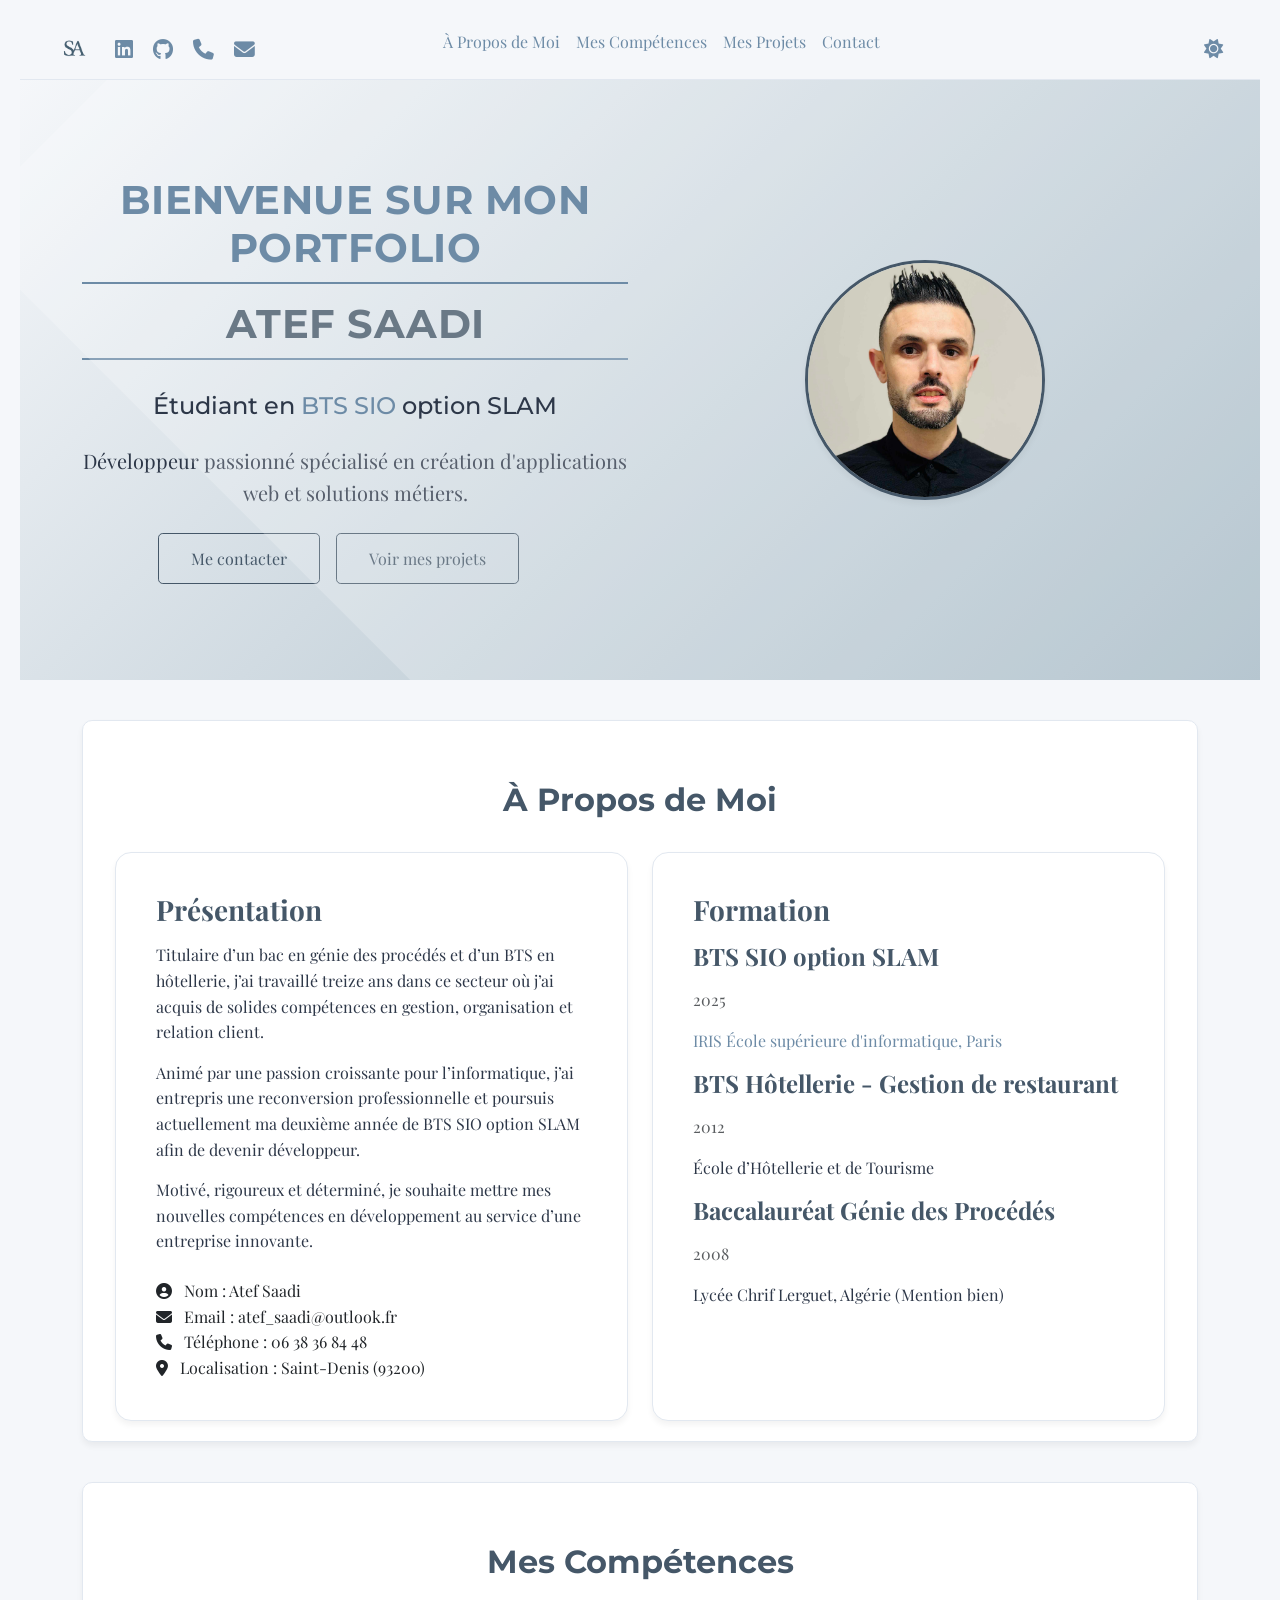
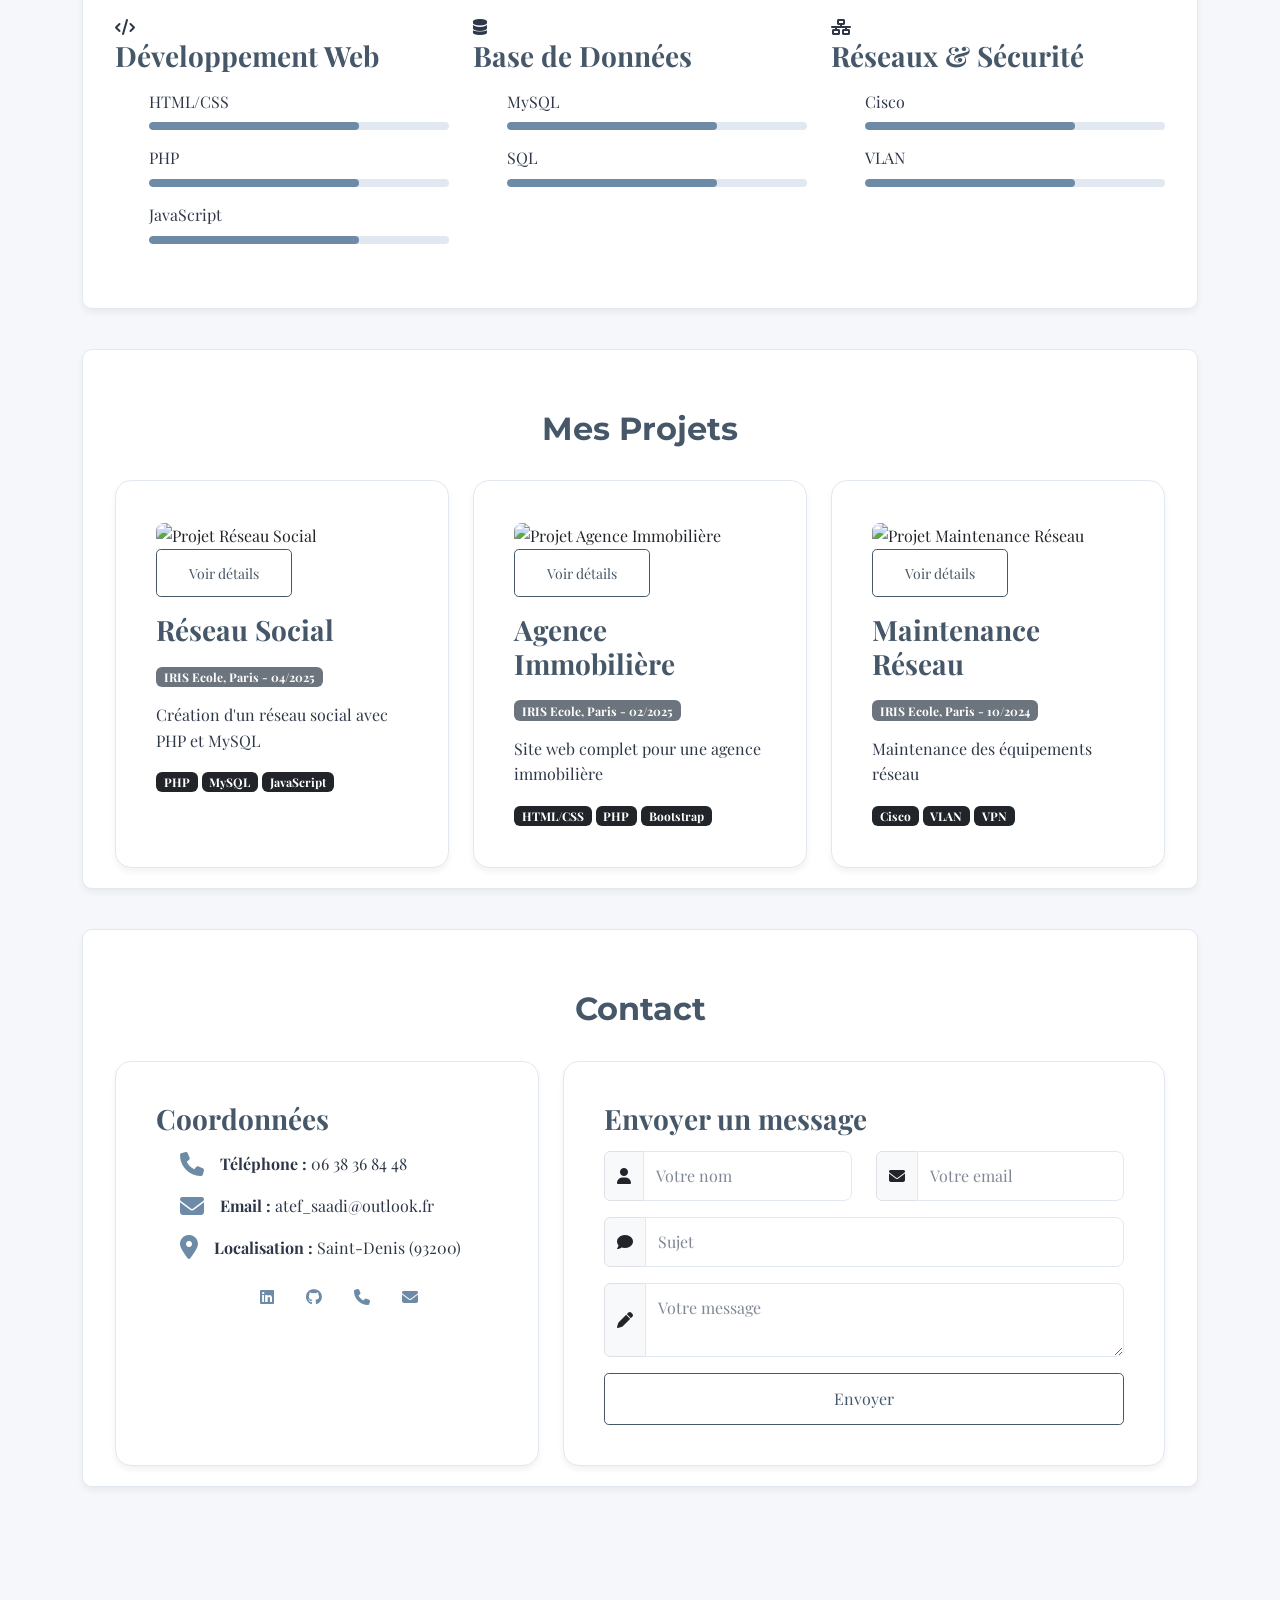
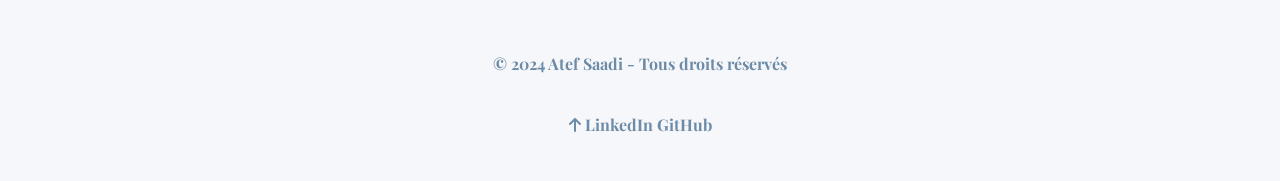
==== commit b56fc5db: "Révision2" ====
--- a/index.html
+++ b/index.html
@@ -1,198 +1,168 @@
 <!DOCTYPE html>
 <html lang="fr">
     <head>
-        <!-- Définition de l'encodage et affichage responsive -->
         <meta charset="UTF-8">
         <meta name="viewport" content="width=device-width, initial-scale=1.0">
-        <!-- Titre de la page -->
         <title data-i18n="Atef Saadi - Portfolio BTS SIO">Atef Saadi - Portfolio BTS SIO</title>
-        <!-- Importation des polices Google Fonts -->
-        <link
-            href="https://fonts.googleapis.com/css2?family=Montserrat:wght@300;400;600;700&family=Playfair+Display:wght@400;700&display=swap"
-            rel="stylesheet">
-        <!-- Importation des icônes Font Awesome -->
-        <link
-            rel="stylesheet"
-            href="https://cdnjs.cloudflare.com/ajax/libs/font-awesome/6.5.0/css/all.min.css">
-        <!-- Importation de Bootstrap CSS -->
-        <link
-            href="https://cdn.jsdelivr.net/npm/bootstrap@5.3.0/dist/css/bootstrap.min.css"
-            rel="stylesheet">
-        <!-- Importation des drapeaux pour le changement de langue -->
-        <link
-            rel="stylesheet"
-            href="https://cdnjs.cloudflare.com/ajax/libs/flag-icon-css/4.1.0/css/flag-icons.min.css">
-        <!-- Feuilles de style personnalisées -->
+        <link href="https://fonts.googleapis.com/css2?family=Montserrat:wght@300;400;600;700&family=Playfair+Display:wght@400;700&display=swap" rel="stylesheet">
+        <link rel="stylesheet" href="https://cdnjs.cloudflare.com/ajax/libs/font-awesome/6.5.0/css/all.min.css">
+        <link href="https://cdn.jsdelivr.net/npm/bootstrap@5.3.0/dist/css/bootstrap.min.css" rel="stylesheet">
+        <link rel="stylesheet" href="https://cdnjs.cloudflare.com/ajax/libs/flag-icon-css/4.1.0/css/flag-icons.min.css">
         <link id="theme-style" rel="stylesheet" href="styles/style.css">
         <link rel="stylesheet" href="styles/responsive.css">
     </head>
     <body>
         <!-- Fond animé avec Particles.js -->
         <div id="particles-js"></div>
-        <!-- En-tête du site -->
+        <!-- Navigation et options -->
         <header class="header">
-            <!-- Icônes de contact à droite -->
-            <div class="header-right">
-                 <a
-                                            href="https://www.linkedin.com/in/atef-saadi/"
-                                            target="_blank"
-                                            rel="noopener noreferrer"
-                                            aria-label="LinkedIn">
-                                            <i class="fab fa-linkedin"></i>
-                                        </a>
-                                        <a 
-                                            href="https://github.com/ATFsaadi/" 
-                                            target="_blank" 
-                                            rel="noopener noreferrer"
-                                            aria-label="GitHub">
-                                            <i class="fab fa-github"></i>
-                                        </a>
-                <a href="tel:+33638368448" aria-label="Téléphone">
-                    <i class="fas fa-phone"></i>
-                </a>
-                <a href="mailto:atef_saadi@outlook.fr" aria-label="Email">
-                    <i class="fas fa-envelope"></i>
-                </a>
-            </div>
-            <!-- Menu de navigation -->
-            <nav class="header-left">
-                <!-- Bouton hamburger pour petits écrans -->
-                <button class="burger-menu" id="burger-button" aria-label="Menu" aria-expanded="false">
-                    <i class="fas fa-bars"></i>
-                </button>
-                <ul class="navbar-links" id="navbar">
-                    <li>
-                        <a href="#about" data-i18n="À Propos de Moi">À Propos de Moi</a>
-                    </li>
-                    <li>
-                        <a href="#skills" data-i18n="Mes Compétences">Mes Compétences</a>
-                    </li>
-                    <li>
-                        <a href="#projects" data-i18n="Mes Projets">Mes Projets</a>
-                    </li>
-                    <li>
-                        <a href="#contact" data-i18n="Contact">Contact</a>
-                    </li>
-                </ul>
-            </nav>
-            <!-- Sélecteur de langue et de thème -->
-            <div class="language-switcher">
-                <button onclick="setLanguage('fr')" aria-label="Français">
-                    <i class="flag-icon flag-icon-fr"></i>
-                </button>
-                <button onclick="setLanguage('en')" aria-label="English">
-                    <i class="flag-icon flag-icon-gb"></i>
-                </button>
-                <button onclick="setLanguage('ar')" aria-label="العربية">
-                    <i class="flag-icon flag-icon-dz"></i>
-                </button>
-                
-                <!-- Bouton pour changer le thème -->
-                <div class="theme-switcher">
-                    <button id="theme-toggle" onclick="toggleTheme()" aria-label="Changer le thème">
-                        <i class="fas fa-sun"></i>
-                    </button>
-                </div>
-            </div>
-        </header>
-        <!-- Section principale (hero) -->
+    <div class="header-right">
+        <!-- New button added here -->
+        <a href="index.html" rel="noopener noreferrer" aria-label="Custom Link">
+           <img src="logo.png" alt="" width="43"> <!-- Example icon, replace with desired icon -->
+        </a>
+        <a href="https://www.linkedin.com/in/atef-saadi/" target="_blank" rel="noopener noreferrer" aria-label="LinkedIn">
+            <i class="fab fa-linkedin"></i>
+        </a>
+        <a href="https://github.com/ATFsaadi/" target="_blank" rel="noopener noreferrer" aria-label="GitHub">
+            <i class="fab fa-github"></i>
+        </a>
+        <a href="tel:+33638368448" aria-label="Téléphone">
+            <i class="fas fa-phone"></i>
+        </a>
+        <a href="mailto:atef_saadi@outlook.fr" aria-label="Email">
+            <i class="fas fa-envelope"></i>
+        </a>
+    </div>
+    <nav class="header-left">
+        <button class="burger-menu" id="burger-button" aria-label="Menu" aria-expanded="false">
+            <i class="fas fa-bars"></i>
+        </button>
+        <ul class="navbar-links" id="navbar">
+            <li>
+                <a href="#about" data-i18n="À Propos de Moi">À Propos de Moi</a>
+            </li>
+            <li>
+                <a href="#skills" data-i18n="Mes Compétences">Mes Compétences</a>
+            </li>
+            <li>
+                <a href="#projects" data-i18n="Mes Projets">Mes Projets</a>
+            </li>
+            <li>
+                <a href="#contact" data-i18n="Contact">Contact</a>
+            </li>
+        </ul>
+    </nav>
+    <!-- Langue et thème -->
+    <div class="language-switcher">
+        <button onclick="setLanguage('fr')" aria-label="Français">
+            <i class="flag-icon flag-icon-fr"></i>
+        </button>
+        <button onclick="setLanguage('en')" aria-label="English">
+            <i class="flag-icon flag-icon-gb"></i>
+        </button>
+        <button onclick="setLanguage('ar')" aria-label="العربية">
+            <i class="flag-icon flag-icon-dz"></i>
+        </button>
+        <div class="theme-switcher">
+            <button id="theme-toggle" onclick="toggleTheme()" aria-label="Changer le thème">
+                <i class="fas fa-sun"></i>
+            </button>
+        </div>
+    </div>
+</header>
+        <!-- Section principale -->
         <section id="hero" class="hero">
             <div class="container">
                 <div class="row align-items-center">
-                    <!-- Texte d'introduction -->
                     <div class="col-lg-6">
                         <h1 class="hero-text" data-i18n="Bienvenue sur mon Portfolio">Bienvenue sur mon Portfolio</h1>
-                            <h1>
-  <span class="name-highlight" data-i18n="Atef Saadi">Atef Saadi</span>
-</h1>
+                        <h1><span class="name-highlight" data-i18n="Atef Saadi">Atef Saadi</span></h1>
                         <h2 class="h4 mb-4" data-i18n="Étudiant en BTS SIO option SLAM">Étudiant en <a href="Bts_Sio.html">BTS SIO</a> option SLAM</h2>
-                        <p
-                            class="lead mb-4"
-                            data-i18n="Développeur passionné spécialisé en création d'applications web et solutions métiers.">Développeur
-                            passionné spécialisé en création d'applications web et solutions métiers.</p>
+                        <p class="lead mb-4" data-i18n="Développeur passionné spécialisé en création d'applications web et solutions métiers.">Développeur passionné spécialisé en création d'applications web et solutions métiers.</p>
                         <div class="d-flex gap-3">
                             <a href="#contact" class="btn btn-projects" data-i18n="Me contacter">Me contacter</a>
                             <a href="#projects" class="btn btn-projects" data-i18n="Voir mes projets">Voir mes projets</a>
                         </div>
                     </div>
-                    <!-- Image de profil -->
                     <div class="col-lg-6 text-center">
                         <div class="profile-container mt-5 mt-lg-0">
-                            <img src="ATEF.jpg" alt="Atef Saadi" class="profile-img">
+                            <img src="ATEF.jpg" alt="Photo de profil d'Atef Saadi" class="profile-img">
                         </div>
                     </div>
                 </div>
             </div>
         </section>
-        <!-- Section À propos -->
+        <!-- Section à propos -->
         <section id="about" class="section custom-border">
             <div class="container">
+                <h2 class="title" data-i18n="À Propos de Moi">À Propos de Moi</h2>
                 <div class="row">
-                    <!-- Informations personnelles -->
-                    <div class="col-lg-6">
-                        <div class="about-content">
-                            <h2 data-i18n="À Propos de Moi">À Propos de Moi</h2>
-                            <div class="timeline">
-                                <div class="timeline-item">
-                                    <p data-i18n="Après une première année en BTS SIO (Services Informatiques aux Organisations), je poursuis ma deuxième année en spécialisation SLAM (Solutions Logicielles et Applications Métier).">
-                                        Après une première année en BTS SIO (Services Informatiques aux Organisations), je poursuis ma deuxième année en spécialisation SLAM (Solutions Logicielles et Applications Métier).
-                                    </p>
-                                    <p data-i18n="Passionné par le développement web, je souhaite approfondir mes compétences et acquérir une première expérience en entreprise.">
-                                        Passionné par le développement web, je souhaite approfondir mes compétences et acquérir une première expérience en entreprise.
-                                    </p>
-                                </div>
-                                <!-- Infos personnelles -->
-                                <div class="timeline-item">
-                                    <div class="personal-info mt-4">
-                                        <div class="info-item">
-                                            <span class="info-label" data-i18n="Nom :">Nom :</span>
-                                            <span class="info-value" data-i18n="Atef Saadi">Atef Saadi</span>
-                                        </div>
-                                        <div class="info-item">
-                                            <span class="info-label" data-i18n="Email :">Email :</span>
-                                            <span class="info-value" data-i18n="atef_saadi@outlook.fr">atef_saadi@outlook.fr</span>
-                                        </div>
-                                        <div class="info-item">
-                                            <span class="info-label" data-i18n="Téléphone :">Téléphone :</span>
-                                            <span class="info-value" data-i18n="06 38 36 84 48">06 38 36 84 48</span>
-                                        </div>
-                                        <div class="info-item">
-                                            <span class="info-label" data-i18n="Localisation :">Localisation :</span>
-                                            <span class="info-value" data-i18n="Saint-Denis (93200)">Saint-Denis (93200)</span>
-                                        </div>
-                                    </div>
-                                </div>
-                            </div>
-                        </div>
-                    </div>
-                    <!-- Section formation -->
-                    <div class="col-lg-6">
-                        <div class="education-card">
-                            <h3 class="mb-4" data-i18n="Formation">Formation</h3>
-                            <div class="timeline">
-                                <div class="timeline-item">
-                                    <div class="timeline-date" data-i18n="2024">2024</div>
-                                    <div class="timeline-content">
-                                        <h4 data-i18n="BTS SIO option SLAM">BTS SIO option SLAM</h4>
-                                       <p>
-  <a href="https://ecoleiris.fr/" target="_blank" rel="noopener noreferrer">
-    IRIS Ecole supérieure d'informatique, Paris
-  </a>
+                    <div class="col-lg-6 mb-4 mb-lg-0">
+                        <div class="about-card card h-100">
+                            <div class="card-body">
+                               <h3 data-i18n="Présentation">Présentation</h3>
+<p data-i18n="Titulaire d’un bac en génie des procédés et d’un BTS en hôtellerie, j’ai travaillé treize ans dans ce secteur où j’ai acquis de solides compétences en gestion, organisation et relation client.">
+    Titulaire d’un bac en génie des procédés et d’un BTS en hôtellerie, j’ai travaillé treize ans dans ce secteur où j’ai acquis de solides compétences en gestion, organisation et relation client.
+</p>
+<p data-i18n="Animé par une passion croissante pour l’informatique, j’ai entrepris une reconversion professionnelle et poursuis actuellement ma deuxième année de BTS SIO option SLAM afin de devenir développeur.">
+    Animé par une passion croissante pour l’informatique, j’ai entrepris une reconversion professionnelle et poursuis actuellement ma deuxième année de BTS SIO option SLAM afin de devenir développeur.
+</p>
+<p data-i18n="Motivé, rigoureux et déterminé, je souhaite mettre mes nouvelles compétences en développement au service d’une entreprise innovante.">
+    Motivé, rigoureux et déterminé, je souhaite mettre mes nouvelles compétences en développement au service d’une entreprise innovante.
 </p>
 
-                                    </div>
-                                </div>
-                                <br>
-                                <div class="timeline-item">
-                                    <div class="timeline-date" data-i18n="2008">2008</div>
-                                    <div class="timeline-content">
-                                        <h4 data-i18n="Baccalauréat Génie des Procédés">Baccalauréat Génie des Procédés</h4>
-                                        <p data-i18n="Lycée Chrif Lerguet, Algérie (Mention bien)">Lycée Chrif Lerguet, Algérie (Mention bien)</p>
-                                    </div>
-                                </div>
-                            </div>
-                        </div>
-                    </div>
+                                <div class="personal-info mt-4">
+                                    <div class="info-item">
+                                        <i class="fas fa-user-circle me-2"></i>
+                                        <span class="info-label" data-i18n="Nom :">Nom :</span>
+                                        <span class="info-value" data-i18n="Atef Saadi">Atef Saadi</span>
+                                    </div>
+                                    <div class="info-item">
+                                        <i class="fas fa-envelope me-2"></i>
+                                        <span class="info-label" data-i18n="Email :">Email :</span>
+                                        <span class="info-value" data-i18n="atef_saadi@outlook.fr">atef_saadi@outlook.fr</span>
+                                    </div>
+                                    <div class="info-item">
+                                        <i class="fas fa-phone me-2"></i>
+                                        <span class="info-label" data-i18n="Téléphone :">Téléphone :</span>
+                                        <span class="info-value" data-i18n="06 38 36 84 48">06 38 36 84 48</span>
+                                    </div>
+                                    <div class="info-item">
+                                        <i class="fas fa-map-marker-alt me-2"></i>
+                                        <span class="info-label" data-i18n="Localisation :">Localisation :</span>
+                                        <span class="info-value" data-i18n="Saint-Denis (93200)">Saint-Denis (93200)</span>
+                                    </div>
+                                </div>
+                            </div>
+                        </div>
+                    </div>
+                    <div class="col-lg-6">
+    <div class="education-card card h-100">
+        <div class="card-body">
+            <h3 data-i18n="Formation">Formation</h3>
+
+            <div class="education-item mb-3">
+                <h4 data-i18n="BTS SIO option SLAM">BTS SIO option SLAM</h4>
+                <p class="text-muted" data-i18n="2025">2025</p>
+                <p><a href="https://ecoleiris.fr/" target="_blank" rel="noopener noreferrer">IRIS École supérieure d'informatique, Paris</a></p>
+            </div>
+
+            <div class="education-item mb-3">
+                <h4 data-i18n="BTS Hôtellerie - Gestion de restaurant">BTS Hôtellerie - Gestion de restaurant</h4>
+                <p class="text-muted" data-i18n="2012">2012</p>
+                <p data-i18n="École d’Hôtellerie et de Tourisme">École d’Hôtellerie et de Tourisme</p>
+            </div>
+
+            <div class="education-item">
+                <h4 data-i18n="Baccalauréat Génie des Procédés">Baccalauréat Génie des Procédés</h4>
+                <p class="text-muted" data-i18n="2008">2008</p>
+                <p data-i18n="Lycée Chrif Lerguet, Algérie (Mention bien)">Lycée Chrif Lerguet, Algérie (Mention bien)</p>
+            </div>
+        </div>
+    </div>
+</div>
+
                 </div>
             </div>
         </section>
@@ -201,7 +171,6 @@
             <div class="container">
                 <h2 class="title" data-i18n="Mes Compétences">Mes Compétences</h2>
                 <div class="row">
-                    <!-- Développement Web -->
                     <div class="col-md-4 mb-4">
                         <div class="project-card h-100">
                             <div class="skill-icon">
@@ -212,25 +181,24 @@
                                 <li>
                                     <span data-i18n="HTML/CSS">HTML/CSS</span>
                                     <div class="skill-bar">
-                                        <div class="skill-progress" style="width: 90%;"></div>
+                                        <div class="skill-progress" style="--width: 90%;"></div>
                                     </div>
                                 </li>
                                 <li>
                                     <span data-i18n="PHP">PHP</span>
                                     <div class="skill-bar">
-                                        <div class="skill-progress" style="width: 85%;"></div>
+                                        <div class="skill-progress" style="--width: 85%;"></div>
                                     </div>
                                 </li>
                                 <li>
                                     <span data-i18n="JavaScript">JavaScript</span>
                                     <div class="skill-bar">
-                                        <div class="skill-progress" style="width: 80%;"></div>
+                                        <div class="skill-progress" style="--width: 80%;"></div>
                                     </div>
                                 </li>
                             </ul>
                         </div>
                     </div>
-                    <!-- Base de Données -->
                     <div class="col-md-4 mb-4">
                         <div class="project-card h-100">
                             <div class="skill-icon">
@@ -241,19 +209,18 @@
                                 <li>
                                     <span data-i18n="MySQL">MySQL</span>
                                     <div class="skill-bar">
-                                        <div class="skill-progress" style="width: 80%;"></div>
+                                        <div class="skill-progress" style="--width: 80%;"></div>
                                     </div>
                                 </li>
                                 <li>
                                     <span data-i18n="SQL">SQL</span>
                                     <div class="skill-bar">
-                                        <div class="skill-progress" style="width: 75%;"></div>
+                                        <div class="skill-progress" style="--width: 75%;"></div>
                                     </div>
                                 </li>
                             </ul>
                         </div>
                     </div>
-                    <!-- Réseaux & Sécurité -->
                     <div class="col-md-4 mb-4">
                         <div class="project-card h-100">
                             <div class="skill-icon">
@@ -264,13 +231,13 @@
                                 <li>
                                     <span data-i18n="Cisco">Cisco</span>
                                     <div class="skill-bar">
-                                        <div class="skill-progress" style="width: 85%;"></div>
+                                        <div class="skill-progress" style="--width: 85%;"></div>
                                     </div>
                                 </li>
                                 <li>
                                     <span data-i18n="VLAN">VLAN</span>
                                     <div class="skill-bar">
-                                        <div class="skill-progress" style="width: 80%;"></div>
+                                        <div class="skill-progress" style="--width: 80%;"></div>
                                     </div>
                                 </li>
                             </ul>
@@ -280,78 +247,72 @@
             </div>
         </section>
         <!-- Section projets -->
-        <section id="projects" class="section">
+        <section id="projects" class="section custom-border">
             <div class="container">
                 <h2 class="title" data-i18n="Mes Projets">Mes Projets</h2>
-                <div class="row">
-                    <!-- Projet 1 -->
-                    <div class="col-lg-4 col-md-6 mb-4">
-                        <div class="project-card">
-                            <div class="project-image">
-                                <img
-                                    src="https://via.placeholder.com/600x400?text=Réseau+Social"
-                                    alt="Réseau Social"
-                                    loading="lazy">
-                                <div class="project-overlay">
-                                    <a href="#" class="btn btn-outline-light btn-sm" data-i18n="Voir détails">Voir détails</a>
-                                </div>
-                            </div>
-                            <div class="project-content">
-                                <h3 data-i18n="Réseau Social">Réseau Social</h3>
-                                <p class="project-date" data-i18n="IRIS Ecole, Paris - 04/2025">IRIS Ecole, Paris - 04/2025</p>
-                                <p data-i18n="Création d'un réseau social avec PHP et MySQL">Création d'un réseau social avec PHP et MySQL</p>
-                                <div class="project-tech">
-                                    <span data-i18n="PHP">PHP</span>
-                                    <span data-i18n="MySQL">MySQL</span>
-                                    <span data-i18n="JavaScript">JavaScript</span>
-                                </div>
-                            </div>
-                        </div>
-                    </div>
-                    <!-- Projet 2 -->
-                    <div class="col-lg-4 col-md-6 mb-4">
-                        <div class="project-card">
-                            <div class="project-image">
-                                <img
-                                    src="https://via.placeholder.com/600x400?text=Agence+Immobilière"
-                                    alt="Agence Immobilière"
-                                    loading="lazy">
-                                <div class="project-overlay">
-                                    <a href="#" class="btn btn-outline-light btn-sm" data-i18n="Voir détails">Voir détails</a>
-                                </div>
-                            </div>
-                            <div class="project-content">
-                                <h3 data-i18n="Agence Immobilière">Agence Immobilière</h3>
-                                <p class="project-date" data-i18n="IRIS Ecole, Paris - 02/2025">IRIS Ecole, Paris - 02/2025</p>
-                                <p data-i18n="Site web complet pour une agence immobilière">Site web complet pour une agence immobilière</p>
-                                <div class="project-tech">
-                                    <span data-i18n="HTML/CSS">HTML/CSS</span>
-                                    <span data-i18n="PHP">PHP</span>
-                                    <span data-i18n="Bootstrap">Bootstrap</span>
-                                </div>
-                            </div>
-                        </div>
-                    </div>
-                    <!-- Projet 3 -->
-                    <div class="col-lg-4 col-md-6 mb-4">
-                        <div class="project-card">
-                            <div class="project-image">
-                                <img
-                                    src="https://via.placeholder.com/600x400?text=Réseau"
-                                    alt="Maintenance Réseau"
-                                    loading="lazy">
-                                <div class="project-overlay">
-                                    <a href="glpi.html" class="btn btn-outline-light btn-sm" data-i18n="Voir détails">Voir détails</a>
-                                </div>
-                            </div>
-                            <div class="project-content">
-                                <h3 data-i18n="Maintenance Réseau">Maintenance Réseau</h3>
-                                <p class="project-date" data-i18n="IRIS Ecole, Paris - 10/2024">IRIS Ecole, Paris - 10/2024</p>
-                                <p data-i18n="Maintenance des équipements réseau">Maintenance des équipements réseau</p>
-                                <div class="project-tech">
-                                    <span data-i18n="Cisco">Cisco</span>
-                                    <span data-i18n="VLAN">VLAN</span>
-                                    <span data-i18n="VPN">VPN</span>
+                <div class="row g-4">
+                    <div class="col-lg-4 col-md-6">
+                        <div class="project-card card h-100">
+                            <div class="card-body">
+                                <div class="project-image">
+                                    <img src="https://via.placeholder.com/600x400?text=Réseau+Social" alt="Projet Réseau Social" loading="lazy" class="card-img-top">
+                                    <div class="project-overlay">
+                                        <a href="#" class="btn btn-projects btn-sm" data-i18n="Voir détails">Voir détails</a>
+                                    </div>
+                                </div>
+                                <div class="project-content mt-3">
+                                    <h3 data-i18n="Réseau Social">Réseau Social</h3>
+                                    <p class="project-date badge bg-secondary" data-i18n="IRIS Ecole, Paris - 04/2025">IRIS Ecole, Paris - 04/2025</p>
+                                    <p data-i18n="Création d'un réseau social avec PHP et MySQL">Création d'un réseau social avec PHP et MySQL</p>
+                                    <div class="project-tech">
+                                        <span class="badge bg-dark" data-i18n="PHP">PHP</span>
+                                        <span class="badge bg-dark" data-i18n="MySQL">MySQL</span>
+                                        <span class="badge bg-dark" data-i18n="JavaScript">JavaScript</span>
+                                    </div>
+                                </div>
+                            </div>
+                        </div>
+                    </div>
+                    <div class="col-lg-4 col-md-6">
+                        <div class="project-card card h-100">
+                            <div class="card-body">
+                                <div class="project-image">
+                                    <img src="https://via.placeholder.com/600x400?text=Agence+Immobilière" alt="Projet Agence Immobilière" loading="lazy" class="card-img-top">
+                                    <div class="project-overlay">
+                                        <a href="#" class="btn btn-projects btn-sm" data-i18n="Voir détails">Voir détails</a>
+                                    </div>
+                                </div>
+                                <div class="project-content mt-3">
+                                    <h3 data-i18n="Agence Immobilière">Agence Immobilière</h3>
+                                    <p class="project-date badge bg-secondary" data-i18n="IRIS Ecole, Paris - 02/2025">IRIS Ecole, Paris - 02/2025</p>
+                                    <p data-i18n="Site web complet pour une agence immobilière">Site web complet pour une agence immobilière</p>
+                                    <div class="project-tech">
+                                        <span class="badge bg-dark" data-i18n="HTML/CSS">HTML/CSS</span>
+                                        <span class="badge bg-dark" data-i18n="PHP">PHP</span>
+                                        <span class="badge bg-dark" data-i18n="Bootstrap">Bootstrap</span>
+                                    </div>
+                                </div>
+                            </div>
+                        </div>
+                    </div>
+                    <div class="col-lg-4 col-md-6">
+                        <div class="project-card card h-100">
+                            <div class="card-body">
+                                <div class="project-image">
+                                    <img src="https://via.placeholder.com/600x400?text=Réseau" alt="Projet Maintenance Réseau" loading="lazy" class="card-img-top">
+                                    <div class="project-overlay">
+                                        <a href="glpi.html" class="btn btn-projects btn-sm" data-i18n="Voir détails">Voir détails</a>
+                                    </div>
+                                </div>
+                                <div class="project-content mt-3">
+                                    <h3 data-i18n="Maintenance Réseau">Maintenance Réseau</h3>
+                                    <p class="project-date badge bg-secondary" data-i18n="IRIS Ecole, Paris - 10/2024">IRIS Ecole, Paris - 10/2024</p>
+                                    <p data-i18n="Maintenance des équipements réseau">Maintenance des équipements réseau</p>
+                                    <div class="project-tech">
+                                        <span class="badge bg-dark" data-i18n="Cisco">Cisco</span>
+                                        <span class="badge bg-dark" data-i18n="VLAN">VLAN</span>
+                                        <span class="badge bg-dark" data-i18n="VPN">VPN</span>
+                                    </div>
                                 </div>
                             </div>
                         </div>
@@ -364,50 +325,41 @@
             <div class="container">
                 <h2 class="title" data-i18n="Contact">Contact</h2>
                 <div class="row">
-                    <!-- Coordonnées -->
-                    <div class="col-lg-5 mb-4">
-                        <div class="contact-info">
-                            <h3 class="contact-title" data-i18n="Coordonnées">Coordonnées</h3>
-                            <div class="timeline">
-                                <ul class="contact-list">
-                                    <li class="contact-item">
-                                        <i class="fas fa-phone contact-icon "  style="margin-right: 12px;"></i>
+                    <div class="col-lg-5 mb-4 mb-lg-0">
+                        <div class="contact-card card h-100">
+                            <div class="card-body">
+                                <h3 class="contact-title" data-i18n="Coordonnées">Coordonnées</h3>
+                                <ul class="contact-list list-unstyled">
+                                    <li class="contact-item mb-3">
+                                        <i class="fas fa-phone contact-icon me-3"></i>
                                         <span>
                                             <strong data-i18n="Téléphone :">Téléphone :</strong>
                                             <span data-i18n="06 38 36 84 48">06 38 36 84 48</span>
                                         </span>
                                     </li>
-                                    <li class="contact-item">
-                                        <i class="fas fa-envelope contact-icon"  style="margin-right: 12px;"></i>
+                                    <li class="contact-item mb-3">
+                                        <i class="fas fa-envelope contact-icon me-3"></i>
                                         <span>
                                             <strong data-i18n="Email :">Email :</strong>
                                             <span data-i18n="atef_saadi@outlook.fr">atef_saadi@outlook.fr</span>
                                         </span>
                                     </li>
-                                    <li class="contact-item">
-                                        <i class="fas fa-map-marker-alt contact-icon"  style="margin-right: 12px;"></i>
+                                    <li class="contact-item mb-3">
+                                        <i class="fas fa-map-marker-alt contact-icon me-3"></i>
                                         <span>
                                             <strong data-i18n="Localisation :">Localisation :</strong>
                                             <span data-i18n="Saint-Denis (93200)">Saint-Denis (93200)</span>
                                         </span>
                                     </li>
-                                    <li class="contact-social">
-                                        <a
-                                            href="https://www.linkedin.com/in/atef-saadi/"
-                                            target="_blank"
-                                            rel="noopener noreferrer"
-                                            aria-label="LinkedIn">
-                                            <i class="fab fa-linkedin"></i>
+                                    <li class="contact-social mt-4">
+                                        <a href="https://www.linkedin.com/in/atef-saadi/" target="_blank" rel="noopener noreferrer" aria-label="LinkedIn">
+                                            <i class="fab fa-linkedin me-3"></i>
                                         </a>
-                                        <a 
-                                            href="https://github.com/ATFsaadi/" 
-                                            target="_blank" 
-                                            rel="noopener noreferrer"
-                                            aria-label="GitHub">
-                                            <i class="fab fa-github"></i>
+                                        <a href="https://github.com/ATFsaadi/" target="_blank" rel="noopener noreferrer" aria-label="GitHub">
+                                            <i class="fab fa-github me-3"></i>
                                         </a>
                                         <a href="tel:+33638368448" aria-label="Appeler">
-                                            <i class="fas fa-phone"></i>
+                                            <i class="fas fa-phone me-3"></i>
                                         </a>
                                         <a href="mailto:atef_saadi@outlook.fr" aria-label="Envoyer un email">
                                             <i class="fas fa-envelope"></i>
@@ -417,75 +369,59 @@
                             </div>
                         </div>
                     </div>
-                    <!-- Formulaire de contact -->
-<div class="col-lg-7">
-    <form class="contact-form" id="contactForm" method="POST" action="contact.php">
-        <div class="row">
-            <div class="col-md-6 mb-3">
-                <input
-                    type="text"
-                    class="form-control"
-                    name="nom"
-                    placeholder="Votre nom"
-                    required
-                    aria-label="Votre nom"
-                    data-i18n="[placeholder]Votre nom; [aria-label]Votre nom">
-                    
-            </div>
-            <div class="col-md-6 mb-3">
-    <input
-        type="email"
-        class="form-control"
-        name="email"
-        placeholder="Votre email"
-        aria-label="Votre email"
-        required
-        data-i18n="[placeholder]Votre email; [aria-label]Votre email">
-</div>
-
-        </div>
-        <div class="mb-3">
-            <input 
-                type="text" 
-                class="form-control" 
-                name="sujet"
-                placeholder="Sujet" 
-                required
-                aria-label="Sujet"
-                data-i18n="[placeholder]Sujet; [aria-label]Sujet">
-        </div>
-        <div class="mb-3">
-           <div class="mb-3">
-  <textarea
-  class="form-control"
-  name="message"
-  placeholder="Votre message"
-  aria-label="Votre message"
-  required
-  data-i18n="[placeholder]Votre message; [aria-label]Votre message">
-</textarea>
-
-</div>
-
-        </div>
-        <button type="submit" class="btn btn-envoi" data-i18n="Envoyer">Envoyer</button>
-    </form>
-</div>
-
-        <!-- footer de page -->
-        
-        <!-- Scripts JS externes -->
+                    <div class="col-lg-7">
+                        <div class="contact-form-card card h-100">
+                            <div class="card-body">
+                                <h3 data-i18n="Envoyer un message">Envoyer un message</h3>
+                                <form class="contact-form" id="contactForm" method="POST" action="contact.php">
+                                    <div class="row">
+                                        <div class="col-md-6 mb-3">
+                                            <div class="input-group">
+                                                <span class="input-group-text"><i class="fas fa-user"></i></span>
+                                                <input type="text" class="form-control" name="nom" placeholder="Votre nom" required aria-label="Votre nom" data-i18n="[placeholder]Votre nom; [aria-label]Votre nom">
+                                            </div>
+                                        </div>
+                                        <div class="col-md-6 mb-3">
+                                            <div class="input-group">
+                                                <span class="input-group-text"><i class="fas fa-envelope"></i></span>
+                                                <input type="email" class="form-control" name="email" placeholder="Votre email" aria-label="Votre email" required data-i18n="[placeholder]Votre email; [aria-label]Votre email">
+                                            </div>
+                                        </div>
+                                    </div>
+                                    <div class="mb-3">
+                                        <div class="input-group">
+                                            <span class="input-group-text"><i class="fas fa-comment"></i></span>
+                                            <input type="text" class="form-control" name="sujet" placeholder="Sujet" required aria-label="Sujet" data-i18n="[placeholder]Sujet; [aria-label]Sujet">
+                                        </div>
+                                    </div>
+                                    <div class="mb-3">
+                                        <div class="input-group">
+                                            <span class="input-group-text"><i class="fas fa-pen"></i></span>
+                                            <textarea class="form-control" name="message" placeholder="Votre message" aria-label="Votre message" required data-i18n="[placeholder]Votre message; [aria-label]Votre message"></textarea>
+                                        </div>
+                                    </div>
+                                    <button type="submit" class="btn btn-projects w-100" data-i18n="Envoyer">Envoyer</button>
+                                </form>
+                            </div>
+                        </div>
+                    </div>
+                </div>
+            </div>
+        </section>
+        <!-- Footer -->
+        <footer class="text-center py-4">
+            <p class="footer-text" data-i18n="© 2024 Atef Saadi - Tous droits réservés">© 2024 Atef Saadi - Tous droits réservés</p>
+            <div class="footer-links">
+                <a href="#hero" class="back-to-top" aria-label="Retour en haut"><i class="fas fa-arrow-up"></i></a>
+                <a href="https://www.linkedin.com/in/atef-saadi/" target="_blank" rel="noopener noreferrer" aria-label="LinkedIn">LinkedIn</a>
+                <a href="https://github.com/ATFsaadi/" target="_blank" rel="noopener noreferrer" aria-label="GitHub">GitHub</a>
+            </div>
+        </footer>
+        <!-- Scripts -->
         <script src="https://cdn.jsdelivr.net/particles.js/2.0.0/particles.min.js"></script>
-        <script
-            src="https://cdn.jsdelivr.net/npm/bootstrap@5.3.0/dist/js/bootstrap.bundle.min.js"
-            integrity="sha384-geWF76RCwLtnZ8qwWowPQNguL3RmwHVBC9FhGdlKrxdiJJigb/j/68SIy3Te4Bkz"
-            crossorigin="anonymous"></script>
-        <!-- Scripts personnalisés -->
+        <script src="https://cdn.jsdelivr.net/npm/bootstrap@5.3.0/dist/js/bootstrap.bundle.min.js" integrity="sha384-geWF76RCwLtnZ8qwWowPQNguL3RmwHVBC9FhGdlKrxdiJJigb/j/68SIy3Te4Bkz" crossorigin="anonymous"></script>
         <script src="javascript/theme.js"></script>
         <script src="javascript/langue.js"></script>
         <script src="javascript/script.js"></script>
     </body>
-        <footer class="text-center py-4">
-            <p class="footer-text" data-i18n="© 2024 Atef Saadi - Tous droits réservés">© 2024 Atef Saadi - Tous droits réservés</p>
-        </footer>
 </html>
--- a/styles/style.css
+++ b/styles/style.css
@@ -6,7 +6,6 @@
     width: 100%;
     height: 100%;
     z-index: -1;
-    /* En arrière-plan */
 }
 
 /* Couleurs principales du thème */
@@ -34,14 +33,40 @@
     line-height: 1.6;
     font-size: 16px;
     overflow-x: hidden;
-}
-
-h1, h2, h3, h4, h5, h6 {
+    padding: 20px;
+    scroll-behavior: smooth;
+}
+
+h1, h2, h3, h4, h6 {
     font-weight: 700;
     color: var(--title-color);
     margin-bottom: 16px;
 }
 
+h5 {
+    color: var(--secondary-color);
+    font-weight: 100;
+}
+
+h1 {
+    font-family: 'Montserrat', sans-serif;
+    text-align: center;
+    margin-bottom: 32px;
+    color: var(--secondary-color);
+    text-transform: uppercase;
+    border-bottom: 2px solid var(--secondary-color);
+    padding-bottom: 10px;
+    letter-spacing: 0.5px;
+}
+
+h2 {
+    font-family: 'Montserrat', sans-serif;
+    font-size: 1.7rem;
+    margin-top: 40px;
+    color: var(--title-color);
+    position: relative;
+}
+
 a {
     text-decoration: none;
     color: var(--secondary-color);
@@ -54,13 +79,19 @@
 }
 
 p {
-    color: #FFAA00;
-} 
+    color: var(--text-color);
+    margin-bottom: 15px;
+}
 
 li {
-    color: #DAA500; /* couleur dorée par exemple */
-}
-
+    color: var(--secondary-color);
+    margin-bottom: 8px;
+}
+
+ul, ol {
+    margin-left: 24px;
+    margin-bottom: 20px;
+}
 
 /* ========================= */
 /* 🔝 EN-TÊTE ET NAVIGATION */
@@ -92,7 +123,8 @@
     justify-content: center;
     color: var(--secondary-color);
     font-size: 20.8px;
-    transition: transform 0.3s;
+    transition: transform 0.3s ease;
+    text-decoration: none;
 }
 
 .header-right a:hover {
@@ -150,9 +182,17 @@
 }
 
 /* Bouton de thème */
+.theme-switcher {
+    display: flex;
+    align-items: center;
+}
+
 .theme-switcher button {
     font-size: 19.2px;
     color: var(--secondary-color);
+    background: none;
+    border: none;
+    cursor: pointer;
 }
 
 /* Icône thème animé */
@@ -164,25 +204,79 @@
     transform: rotate(240deg);
 }
 
-/* ========================= */
-/* 🇫🇷 ICÔNES DRAPEAUX ET ANIMATIONS */
-/* ========================= */
-
+/* Icônes de drapeaux */
 .flag-icon {
     width: 24px;
     height: 16px;
     border-radius: 2px;
     vertical-align: middle;
-    margin: 0;
+    transition: transform 0.4s cubic-bezier(0.455, 0.030, 0.515, 0.955);
+}
+
+.language-switcher button:hover .flag-icon {
+    animation: flip 0.4s cubic-bezier(0.455, 0.030, 0.515, 0.955) both;
 }
 
 @keyframes flip {
     0% { transform: rotateY(0); }
     50% { transform: rotateY(90deg); }
-}
-
-button:hover .flag-icon {
-    animation: flip 0.4s cubic-bezier(0.455, 0.030, 0.515, 0.955) both;
+    100% { transform: rotateY(0); }
+}
+
+/* Masquer le menu burger en grand écran */
+.burger-menu {
+    display: none;
+    background: none;
+    border: none;
+    font-size: 20px;
+    color: var(--secondary-color);
+}
+
+/* Cacher les liens de navigation par défaut */
+.navbar-links {
+    display: flex;
+    gap: 1rem;
+    justify-content: center;
+}
+
+#burger-button {
+    position: absolute;
+    top: 20px;
+    left: 20px;
+    z-index: 1000;
+    background: none;
+    border: none;
+    cursor: pointer;
+}
+
+/* Styles du menu déroulant pour petits écrans */
+@media (max-width: 768px) {
+    .burger-menu {
+        display: block;
+        margin-left: auto;
+    }
+
+    .navbar-links {
+        display: none;
+        flex-direction: column;
+        gap: 1rem;
+        text-align: center;
+        background-color: #483600f6;
+        padding: 16px;
+        width: 100%;
+        position: absolute;
+        top: 60px;
+        left: 0;
+        z-index: 1000;
+    }
+
+    .navbar-links.show {
+        display: flex;
+    }
+
+    .navbar-links li {
+        padding: 10px 0;
+    }
 }
 
 /* ========================= */
@@ -353,7 +447,6 @@
 .contact-icon {
     color: var(--secondary-color);
     font-size: 24px;
-    
 }
 
 .contact-label {
@@ -460,115 +553,24 @@
 /* ⚓ PIED DE PAGE */
 /* ========================= */
 
-.footer-text {
+footer, .footer-text {
+    margin-top: 60px;
+    padding: 20px;
+    text-align: center;
     color: var(--secondary-color);
     font-weight: bold;
-    text-align: center;
-    margin-top: 32px;
     font-size: 16px;
 }
 
-
-
-
-/* Masquer le menu burger en grand écran */
-.burger-menu {
-    display: none;
-    background: none;
-    border: none;
-    font-size:20px;
-    color: var(--secondary-color);
-}
-
-/* Cacher les liens de navigation par défaut */
-.navbar-links {
-    display: flex;
-    gap: 1rem;
-    justify-content: center;
-}
-
-#burger-button {
-    position: absolute; /* Positionne de manière absolue */
-    top: 20px;           /* Espace du haut de la page */
-    left: 20px;          /* Espace du côté gauche de la page */
-    z-index: 1000;       /* Assure-toi que le bouton soit au-dessus des autres éléments */
-    background: none;    /* Pas de fond */
-    border: none;        /* Pas de bordure */
-    cursor: pointer;     /* Change le curseur au survol */
-}
-/* Styles du menu déroulant pour petits écrans */
-@media (max-width: 768px) {
-    .burger-menu {
-        display: block;
-        margin-left: auto;
-    }
-
-    .navbar-links {
-        display: none;
-        flex-direction: column;
-        gap: 1rem;
-        text-align: center;
-        background-color:#483600f6; /* Couleur de fond du menu */
-        padding: 16px;
-        width: 100%;
-        position: absolute;
-        top: 60px;
-        left: 0;
-        z-index: 1000; /* S'assure que le menu soit au-dessus des autres éléments */
-    }
-
-    .navbar-links.show {
-        display: flex;
-    }
-
-    .navbar-links li {
-        padding: 10px 0;
-    }
-}
-
-/* Position par défaut du bouton de changement de thème */
-.theme-switcher {
-    display: flex;
-    justify-content: flex-end;
-    align-items: center;
-}
-
-
-
-
-
-
-
-
-
-
-
-
-
-
-
-
-
-
-
-
-
-
 /* ========================= */
 /* 📖 STYLES DU TUTORIEL GLPI */
 /* ========================= */
-
-/* Conteneur général */
-/* ===============================
-   STYLES POUR LE TUTORIEL GLPI
-   =============================== */
 
 body.tuto-glpi {
     background-color: #000;
     padding: 20px;
 }
 
-/* Titres */
 body.tuto-glpi h1 {
     font-size: 2.5rem;
     text-align: center;
@@ -595,7 +597,6 @@
     color: #ffaa00;
 }
 
-/* Paragraphes et listes */
 body.tuto-glpi p {
     color: var(--text-color);
     margin-bottom: 15px;
@@ -607,17 +608,6 @@
     margin-bottom: 20px;
 }
 
-body.tuto-glpi li {
-    margin-bottom: 8px;
-    color: var(--secondary-color);
-}
-
-/* Bloc sommaire */
-body.tuto-glpi ul li {
-    list-style-type: "📌 ";
-}
-
-/* Code / commandes */
 body.tuto-glpi pre {
     background-color: #1a1a1a;
     border: 1px solid #444;
@@ -629,7 +619,6 @@
     white-space: pre-wrap;
 }
 
-/* Encadrés pour captures d’écran */
 body.tuto-glpi .screenshot {
     border: 2px dashed var(--secondary-color);
     background: rgba(218, 165, 0, 0.05);
@@ -648,7 +637,6 @@
     border: 2px solid var(--secondary-color);
 }
 
-/* Tableau de bord final */
 body.tuto-glpi .conclusion {
     margin-top: 40px;
     padding: 20px;
@@ -656,3 +644,94 @@
     border-left: 5px solid var(--secondary-color);
     border-radius: 8px;
 }
+
+/* ========================= */
+/* 📖 STYLES DU TUTORIEL (Second CSS) */
+/* ========================= */
+
+.tuto-container {
+    display: flex;
+    justify-content: center;
+    margin-top: 60px;
+}
+
+.tuto-content {
+    max-width: 900px;
+    width: 100%;
+    background: rgba(0, 0, 0, 0);
+    padding: 32px;
+    border-radius: 12px;
+    box-shadow: 0 8px 24px rgba(0,0,0,0.5);
+    backdrop-filter: blur(4px);
+    border: 1px solid rgba(218,165,0,0.2);
+}
+
+.sommaire {
+    background: transparent;
+    padding: 20px;
+    border-radius: 0px;
+    margin-bottom: 20px;
+    border-left: 1px solid var(--title-color);
+}
+
+.sommaire li {
+    margin-bottom: 10px;
+    list-style: none;
+}
+
+.sommaire a {
+    font-family: 'Montserrat', sans-serif;
+    font-weight: 600;
+    font-size: 1.05rem;
+    color: var(--text-color);
+    text-decoration: none;
+}
+
+.sommaire a:hover {
+    text-decoration: none;
+    color: var(--secondary-color);
+}
+
+.capture {
+    background-color: #0a0a0a;
+    color: #ffffff;
+    font-family: 'Courier New', monospace;
+    font-size: 14px;
+    padding: 18px;
+    border-radius: 0px;
+    margin: 20px 0;
+    white-space: pre-wrap;
+    overflow-x: auto;
+    border: none;
+    box-shadow: inset 0 0 0 0.2px #004400;
+}
+
+a.doc-officielle {
+    display: inline-block;
+    padding: 8px 14px;
+    color: var(--secondary-color);
+    text-decoration: none;
+    border-radius: 6px;
+    font-weight: 600;
+    transition: color 0.3s ease;
+    position: relative;
+}
+
+a.doc-officielle:hover {
+    color: var(--text-color);
+}
+
+body[dir="rtl"] {
+    direction: rtl;
+}
+
+body[dir="rtl"] * {
+    text-align: right;
+}
+
+/* Header et language-switcher restent en LTR */
+.header,
+.header * {
+    direction: ltr !important;
+    text-align: left !important;
+}
